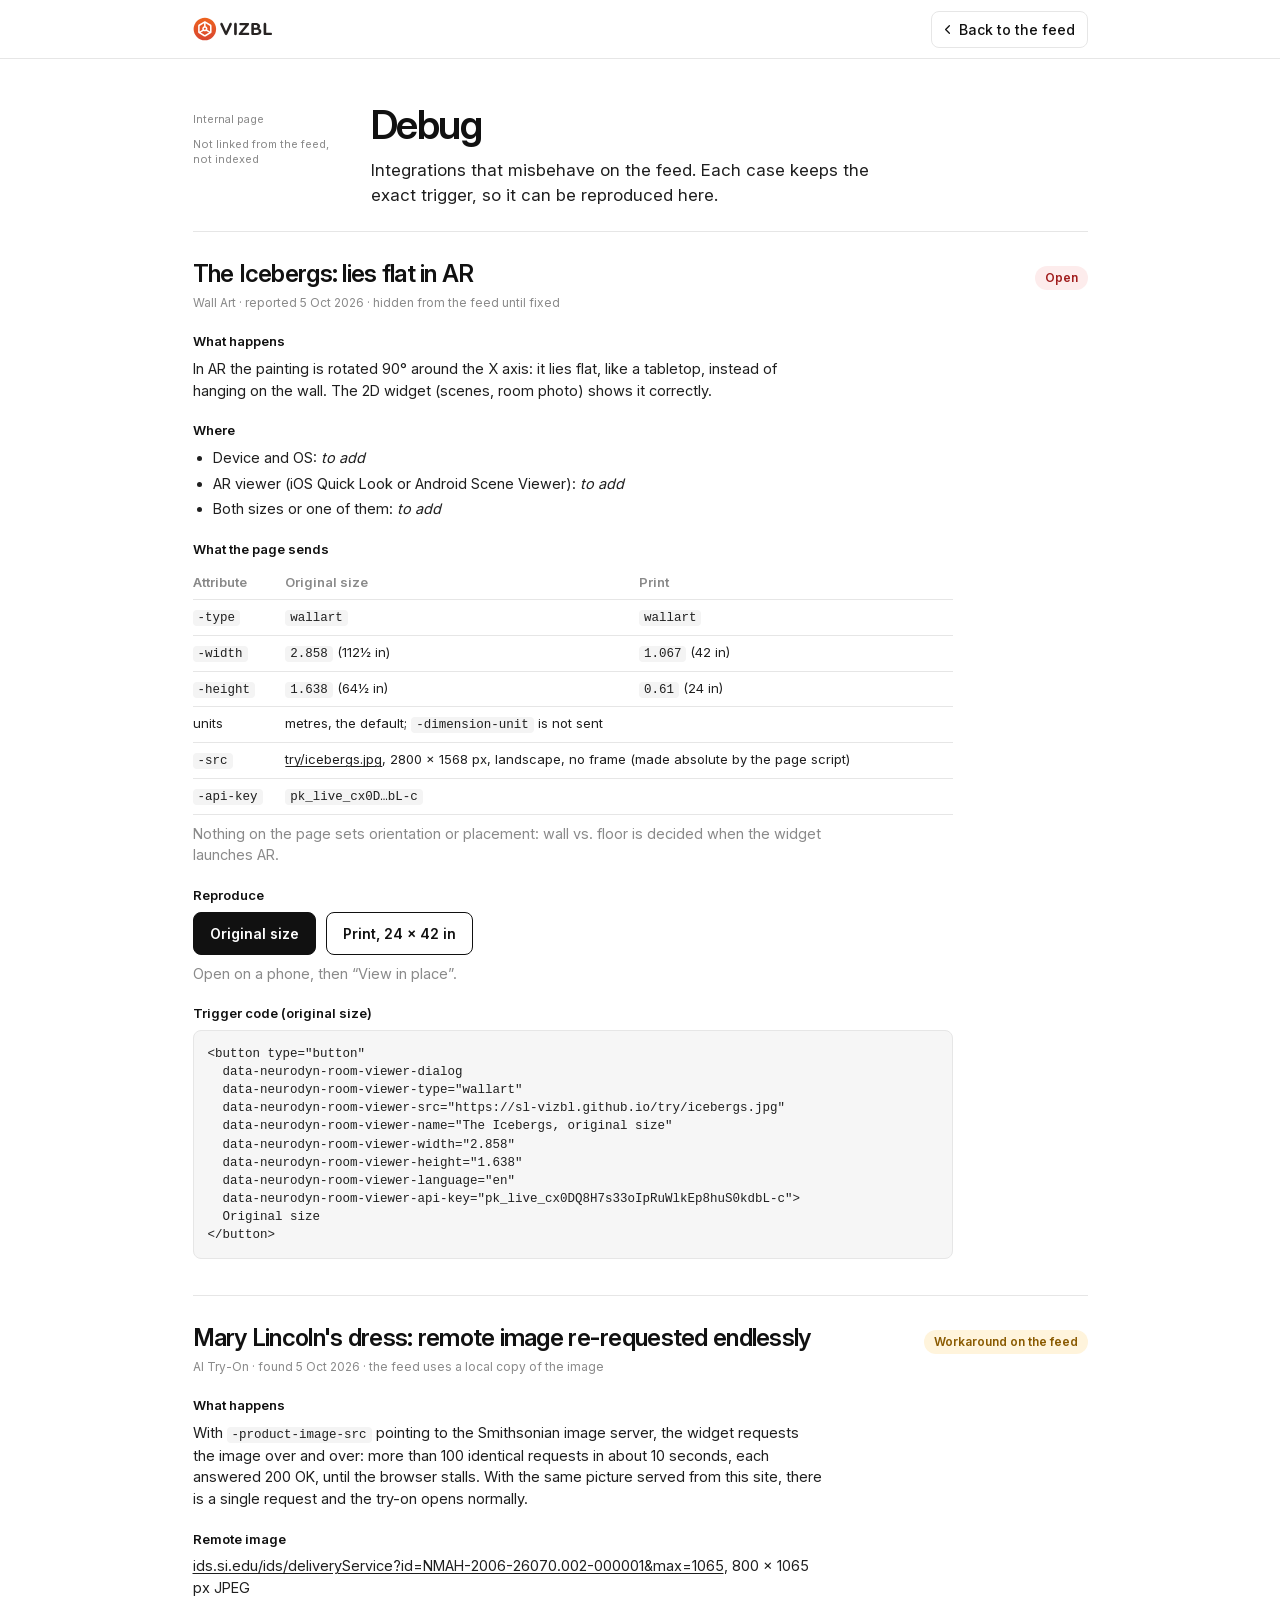
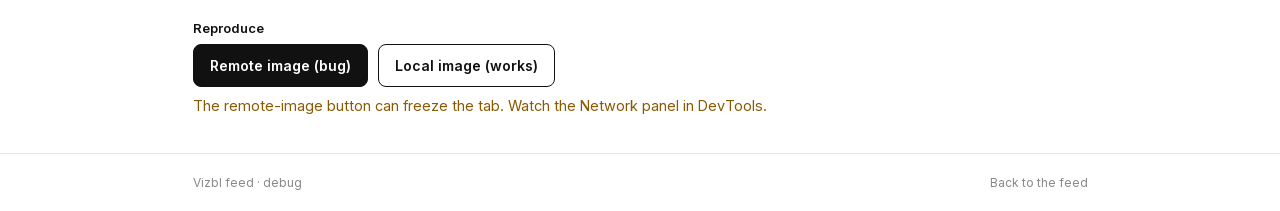
==== debug/index.html @ 9f01c43c "Hide The Icebergs from the feed, add /debug for integration issues The Icebergs lies flat in AR (rot" ====
<!DOCTYPE html>
<html lang="en">
<head>
<meta charset="UTF-8">
<meta name="viewport" content="width=device-width, initial-scale=1.0">
<meta name="robots" content="noindex, nofollow">
<title>Debug — Vizbl feed</title>
<link rel="icon" type="image/png" href="../assets/favicon.png">
<link rel="preload" href="../assets/fonts/InterVariable.woff2" as="font" type="font/woff2" crossorigin>
<link rel="stylesheet" href="../assets/feed.css">
<style>
  .intro{padding-bottom:24px}
  .case{border-top:1px solid var(--line);padding-top:28px;padding-bottom:36px}
  .case-head{display:flex;align-items:baseline;justify-content:space-between;gap:16px;flex-wrap:wrap}
  .case h2{font-size:24px;line-height:1.15;letter-spacing:-.03em;font-weight:600;color:var(--ink)}
  .status{font-size:12px;font-weight:600;border-radius:99px;padding:3px 10px;white-space:nowrap}
  .status.open{background:#fdecec;color:#a11d1d}
  .status.workaround{background:#fff4dc;color:#8a5a00}
  .meta{font-size:12px;color:var(--muted);margin-top:4px}
  .case h3{font-size:13px;font-weight:600;color:var(--ink);margin:20px 0 6px}
  .case p,.case li{font-size:14.5px;line-height:1.5;max-width:70ch}
  .case ol,.case ul{padding-left:20px}
  .case li{margin-bottom:4px}
  table{border-collapse:collapse;font-size:13px;width:100%;max-width:760px}
  th,td{text-align:left;border-bottom:1px solid var(--line);padding:7px 10px 7px 0;vertical-align:top}
  th{font-weight:600;color:var(--muted)}
  code,pre{font-family:ui-monospace,SFMono-Regular,'JetBrains Mono',Menlo,Consolas,monospace;font-size:12.5px}
  code{background:#f4f4f4;border-radius:4px;padding:1px 5px}
  pre{background:#f6f6f6;border:1px solid var(--line);border-radius:8px;padding:14px;overflow-x:auto;line-height:1.45;max-width:760px}
  .triggers{display:flex;flex-wrap:wrap;gap:10px;margin-top:4px}
  .trig{border:1px solid var(--ink);background:var(--ink);color:#fff;border-radius:8px;padding:10px 16px;font-size:14px;font-weight:600;cursor:pointer}
  .trig.alt{background:#fff;color:var(--ink)}
  .warn{font-size:13px;color:#8a5a00;margin-top:8px}
  a.u{text-decoration:underline;text-underline-offset:2px}
  @media (max-width:640px){
    .case h2{font-size:21px}
    th,td{padding-right:6px}
  }
</style>

<script defer src="https://cdn.neurodyn.ai/@neurodyn/room-viewer/dist/room-viewer.embed.min.js"></script>
<script defer src="https://cdn.neurodyn.ai/@neurodyn/ai-try-on/dist/ai-try-on.embed.min.js"></script>
</head>
<body>

<header class="bar">
  <div class="wrap">
    <a href="../"><img src="../assets/vizbl-logo.svg" alt="Vizbl" width="386" height="116"></a>
    <a class="back" href="../">
      <svg viewBox="0 0 24 24" fill="none" stroke="currentColor" stroke-width="2" stroke-linecap="round" stroke-linejoin="round" aria-hidden="true"><path d="M15 18l-6-6 6-6"/></svg>
      Back to the feed
    </a>
  </div>
</header>

<main class="wrap">
  <div class="intro">
    <div class="caption">Internal page<span>Not linked from the feed, not indexed</span></div>
    <div>
      <h1>Debug</h1>
      <p class="lede">Integrations that misbehave on the feed. Each case keeps the exact trigger, so it can be reproduced here.</p>
    </div>
  </div>

  <!-- ─────────────────────────────────────────────── -->
  <section class="case" id="icebergs-ar-rotation">
    <div class="case-head">
      <h2>The Icebergs: lies flat in AR</h2>
      <span class="status open">Open</span>
    </div>
    <div class="meta">Wall Art · reported 5 Oct 2026 · hidden from the feed until fixed</div>

    <h3>What happens</h3>
    <p>In AR the painting is rotated 90° around the X axis: it lies flat, like a tabletop, instead of hanging on the wall. The 2D widget (scenes, room photo) shows it correctly.</p>

    <h3>Where</h3>
    <ul>
      <li>Device and OS: <i>to add</i></li>
      <li>AR viewer (iOS Quick Look or Android Scene Viewer): <i>to add</i></li>
      <li>Both sizes or one of them: <i>to add</i></li>
    </ul>

    <h3>What the page sends</h3>
    <table>
      <tr><th>Attribute</th><th>Original size</th><th>Print</th></tr>
      <tr><td><code>-type</code></td><td><code>wallart</code></td><td><code>wallart</code></td></tr>
      <tr><td><code>-width</code></td><td><code>2.858</code> (112½ in)</td><td><code>1.067</code> (42 in)</td></tr>
      <tr><td><code>-height</code></td><td><code>1.638</code> (64½ in)</td><td><code>0.61</code> (24 in)</td></tr>
      <tr><td>units</td><td colspan="2">metres, the default; <code>-dimension-unit</code> is not sent</td></tr>
      <tr><td><code>-src</code></td><td colspan="2"><a class="u" href="../try/icebergs.jpg">try/icebergs.jpg</a>, 2800 × 1568 px, landscape, no frame (made absolute by the page script)</td></tr>
      <tr><td><code>-api-key</code></td><td colspan="2"><code>pk_live_cx0D…bL-c</code></td></tr>
    </table>
    <p class="meta" style="margin-top:8px">Nothing on the page sets orientation or placement: wall vs. floor is decided when the widget launches AR.</p>

    <h3>Reproduce</h3>
    <div class="triggers">
      <button class="trig" type="button"
        data-neurodyn-room-viewer-dialog
        data-neurodyn-room-viewer-type="wallart"
        data-neurodyn-room-viewer-src="../try/icebergs.jpg"
        data-neurodyn-room-viewer-name="The Icebergs, original size"
        data-neurodyn-room-viewer-width="2.858"
        data-neurodyn-room-viewer-height="1.638"
        data-neurodyn-room-viewer-language="en"
        data-neurodyn-room-viewer-api-key="pk_live_cx0DQ8H7s33oIpRuWlkEp8huS0kdbL-c">Original size</button>
      <button class="trig alt" type="button"
        data-neurodyn-room-viewer-dialog
        data-neurodyn-room-viewer-type="wallart"
        data-neurodyn-room-viewer-src="../try/icebergs.jpg"
        data-neurodyn-room-viewer-name="The Icebergs, 24 × 42 in print"
        data-neurodyn-room-viewer-width="1.067"
        data-neurodyn-room-viewer-height="0.61"
        data-neurodyn-room-viewer-language="en"
        data-neurodyn-room-viewer-api-key="pk_live_cx0DQ8H7s33oIpRuWlkEp8huS0kdbL-c">Print, 24 × 42 in</button>
    </div>
    <p class="meta" style="margin-top:8px">Open on a phone, then “View in place”.</p>

    <h3>Trigger code (original size)</h3>
<pre>&lt;button type="button"
  data-neurodyn-room-viewer-dialog
  data-neurodyn-room-viewer-type="wallart"
  data-neurodyn-room-viewer-src="https://sl-vizbl.github.io/try/icebergs.jpg"
  data-neurodyn-room-viewer-name="The Icebergs, original size"
  data-neurodyn-room-viewer-width="2.858"
  data-neurodyn-room-viewer-height="1.638"
  data-neurodyn-room-viewer-language="en"
  data-neurodyn-room-viewer-api-key="pk_live_cx0DQ8H7s33oIpRuWlkEp8huS0kdbL-c"&gt;
  Original size
&lt;/button&gt;</pre>
  </section>

  <!-- ─────────────────────────────────────────────── -->
  <section class="case" id="dress-remote-image-loop">
    <div class="case-head">
      <h2>Mary Lincoln's dress: remote image re-requested endlessly</h2>
      <span class="status workaround">Workaround on the feed</span>
    </div>
    <div class="meta">AI Try-On · found 5 Oct 2026 · the feed uses a local copy of the image</div>

    <h3>What happens</h3>
    <p>With <code>-product-image-src</code> pointing to the Smithsonian image server, the widget requests the image over and over: more than 100 identical requests in about 10 seconds, each answered 200 OK, until the browser stalls. With the same picture served from this site, there is a single request and the try-on opens normally.</p>

    <h3>Remote image</h3>
    <p><a class="u" href="https://ids.si.edu/ids/deliveryService?id=NMAH-2006-26070.002-000001&amp;max=1065">ids.si.edu/ids/deliveryService?id=NMAH-2006-26070.002-000001&amp;max=1065</a>, 800 × 1065 px JPEG</p>

    <h3>Reproduce</h3>
    <div class="triggers">
      <button class="trig" type="button" id="dress-remote"
        data-neurodyn-ai-try-on-dialog
        data-neurodyn-ai-try-on-product-type="full-body"
        data-neurodyn-ai-try-on-product-name="Mary Lincoln's purple velvet dress (remote image)"
        data-neurodyn-ai-try-on-product-image-src="https://ids.si.edu/ids/deliveryService?id=NMAH-2006-26070.002-000001&amp;max=1065"
        data-neurodyn-ai-try-on-product-url=""
        data-neurodyn-ai-try-on-language="en"
        data-neurodyn-ai-try-on-api-key="pk_live_Z4N968aPngGtMtiMRtitqlrj5_PdQkZ3">Remote image (bug)</button>
      <button class="trig alt" type="button" id="dress-local"
        data-neurodyn-ai-try-on-dialog
        data-neurodyn-ai-try-on-product-type="full-body"
        data-neurodyn-ai-try-on-product-name="Mary Lincoln's purple velvet dress (local image)"
        data-neurodyn-ai-try-on-product-image-src="../try/mary-lincoln-dress.jpg"
        data-neurodyn-ai-try-on-product-url=""
        data-neurodyn-ai-try-on-language="en"
        data-neurodyn-ai-try-on-api-key="pk_live_Z4N968aPngGtMtiMRtitqlrj5_PdQkZ3">Local image (works)</button>
    </div>
    <p class="warn">The remote-image button can freeze the tab. Watch the Network panel in DevTools.</p>
  </section>
</main>

<footer>
  <div class="wrap">
    <span>Vizbl feed · debug</span>
    <a href="../">Back to the feed</a>
  </div>
</footer>

<script>
// Same as on the feed: absolute links for the widgets.
document.querySelectorAll('[data-neurodyn-room-viewer-src],[data-neurodyn-ai-try-on-product-image-src]').forEach(el => {
  ['data-neurodyn-room-viewer-src', 'data-neurodyn-ai-try-on-product-image-src'].forEach(a => {
    if (el.hasAttribute(a)) el.setAttribute(a, new URL(el.getAttribute(a), location.href).href);
  });
});
document.querySelectorAll('[data-neurodyn-ai-try-on-product-url]').forEach(el =>
  el.setAttribute('data-neurodyn-ai-try-on-product-url', location.href));
</script>
</body>
</html>
---- assets/feed.css ----
/* Visual language follows the Instagram posts: Inter, black on white,
   small grey captions in a side column, dark gradient for the closing note. */
/* Inter is hosted here, not on Google Fonts: Google Fonts is unreachable from some networks
   and its stylesheet blocks rendering until it times out. */
@font-face{font-family:'Inter';font-style:normal;font-weight:100 900;font-display:swap;
  src:url(fonts/InterVariable.woff2) format('woff2')}

:root{
  --ink:#111111;
  --text:#1f1f1f;
  --muted:#8a8a8a;
  --line:#e6e6e6;
  --bg:#ffffff;
  --tile:#ededed;
  --font:'Inter',-apple-system,BlinkMacSystemFont,'SF Pro Text','Segoe UI',Roboto,Helvetica,Arial,sans-serif;
}
*{margin:0;padding:0;box-sizing:border-box}
body{background:var(--bg);color:var(--text);font:15px/1.5 var(--font);-webkit-font-smoothing:antialiased;
  min-height:100vh;display:flex;flex-direction:column}
main{flex:1;width:100%}
img{display:block;max-width:100%}
a{color:inherit;text-decoration:none}
button{font:inherit;color:inherit}
.wrap{width:100%;max-width:935px;margin:0 auto;padding:0 20px}

.btn{display:inline-flex;align-items:center;justify-content:center;border:0;border-radius:8px;cursor:pointer;
  font-weight:600;white-space:nowrap;transition:opacity .15s}
.btn:hover{opacity:.82}
.btn-light{background:#fff;color:var(--ink)}

/* ── Top bar ── */
.bar{position:sticky;top:0;z-index:10;background:rgba(255,255,255,.92);backdrop-filter:blur(12px);
  -webkit-backdrop-filter:blur(12px);border-bottom:1px solid var(--line)}
.bar .wrap{display:flex;align-items:center;justify-content:space-between;height:58px}
.bar img{height:24px;width:auto}
.back{display:inline-flex;align-items:center;gap:6px;padding:7px 12px 7px 8px;border:1px solid var(--line);border-radius:8px;
  font-size:14px;font-weight:500;color:var(--ink);transition:border-color .15s}
.back:hover{border-color:var(--ink)}
.back svg{width:17px;height:17px;flex-shrink:0}
.back svg:first-child{width:15px;height:15px;margin-right:-2px}

/* ── Intro: laid out like the text block of a slide ── */
.intro{display:grid;grid-template-columns:150px 1fr;gap:28px;padding-top:44px;padding-bottom:30px}
.caption{font-size:11px;line-height:1.35;color:var(--muted);padding-top:9px}
.caption span{display:block;margin-top:10px}
h1{font-size:40px;line-height:1.08;letter-spacing:-.035em;font-weight:600;color:var(--ink);margin-bottom:12px}
.lede{font-size:17px;line-height:1.45;color:var(--text);max-width:52ch}

/* ── Invitation for businesses ── */
.merchant{display:flex;align-items:center;justify-content:space-between;gap:24px;margin-bottom:28px;padding:22px 24px;
  border-radius:4px;color:#fff;background:var(--ink)}
.merchant b{display:block;font-size:17px;font-weight:600;letter-spacing:-.01em}
.merchant span{display:block;font-size:14px;color:rgba(255,255,255,.72);margin-top:3px}
.merchant .btn{padding:11px 22px;font-size:15px}

/* ── Feed grid ── */
.feed{display:grid;grid-template-columns:repeat(3,1fr);gap:4px;padding-bottom:56px}
.post,.soon{position:relative;aspect-ratio:3/4;overflow:hidden;background:var(--tile)}
.post{display:block;width:100%;border:0;padding:0;cursor:pointer}
.post img{width:100%;height:100%;object-fit:cover;transition:transform .5s cubic-bezier(.2,.7,.2,1)}
.post::after{content:"";position:absolute;inset:0;background:linear-gradient(to top,rgba(0,0,0,.6),rgba(0,0,0,0) 22%)}
.post:hover img{transform:scale(1.03)}
.post:focus-visible{outline:2px solid var(--ink);outline-offset:2px}

.try{position:absolute;z-index:1;left:0;right:0;bottom:12px;display:flex;align-items:center;justify-content:center;gap:6px;
  color:#fff;font-size:13px;font-weight:600;letter-spacing:-.005em}
.try svg{width:14px;height:14px;flex-shrink:0}
.kind{position:absolute;z-index:1;top:10px;right:10px;color:#fff;filter:drop-shadow(0 1px 2px rgba(0,0,0,.5))}
.kind svg{width:18px;height:18px;display:block}

.soon{display:grid;place-items:center;text-align:center;color:#a8a8a8;font-size:12px;font-weight:500}

/* ── Footer ── */
footer{border-top:1px solid var(--line)}
footer .wrap{display:flex;justify-content:space-between;flex-wrap:wrap;gap:8px 24px;padding-top:20px;padding-bottom:26px;
  font-size:12px;color:var(--muted)}
footer a:hover{color:var(--ink)}

/* ── Toast (try-on not published yet) ── */
.toast{position:fixed;left:50%;bottom:24px;z-index:20;transform:translate(-50%,16px);opacity:0;pointer-events:none;
  background:var(--ink);color:#fff;border-radius:8px;padding:12px 18px;font-size:14px;max-width:calc(100% - 32px);
  text-align:center;transition:opacity .2s,transform .2s}
.toast.show{opacity:1;transform:translate(-50%,0)}

/* ── Size sheet (pieces offered in several sizes) ── */
.sheet{position:fixed;inset:0;z-index:30;display:flex;align-items:center;justify-content:center;padding:20px;
  visibility:hidden;transition:visibility 0s .25s}
.sheet.open{visibility:visible;transition:none}
.sheet-backdrop{position:absolute;inset:0;background:rgba(0,0,0,.45);opacity:0;transition:opacity .25s}
.sheet.open .sheet-backdrop{opacity:1}
.sheet-panel{position:relative;width:100%;max-width:400px;background:#fff;border-radius:12px;padding:22px 20px 14px;
  opacity:0;transform:translateY(12px);transition:opacity .25s,transform .25s cubic-bezier(.2,.7,.2,1)}
.sheet.open .sheet-panel{opacity:1;transform:none}
.sheet-caption{font-size:11px;color:var(--muted)}
.sheet h2{font-size:22px;line-height:1.15;letter-spacing:-.03em;font-weight:600;color:var(--ink);margin:4px 0 16px}
.size-opt{display:block;width:100%;text-align:left;background:#fff;border:1px solid var(--line);border-radius:10px;
  padding:13px 16px;margin-bottom:10px;cursor:pointer;transition:border-color .15s}
.size-opt:hover,.size-opt:focus-visible{border-color:var(--ink);outline:none}
.size-opt b{display:block;font-size:16px;font-weight:600;color:var(--ink)}
.size-opt span{display:block;font-size:13px;color:var(--muted);margin-top:1px}
.sheet-cancel{display:block;width:100%;background:none;border:0;padding:10px;font-size:14px;color:var(--muted);cursor:pointer}
.sheet-cancel:hover{color:var(--ink)}

/* ── Mobile: most visitors arrive from the Instagram app ── */
@media (max-width:640px){
  .wrap{padding:0 16px}
  .bar .wrap{height:52px}
  .bar img{height:21px}
  .back{font-size:13px;padding:6px 10px 6px 6px}
  .intro{grid-template-columns:88px 1fr;gap:14px;padding-top:24px;padding-bottom:20px}
  .caption{font-size:9.5px;padding-top:5px}
  h1{font-size:28px;margin-bottom:8px}
  .lede{font-size:15px}
  .merchant{flex-direction:column;align-items:stretch;text-align:center;gap:14px;margin-bottom:18px;padding:20px 18px}
  .merchant b{font-size:16px}
  .merchant .btn{padding:11px 18px}
  .feed-wrap{padding:0}
  .feed{gap:2px;padding-bottom:36px}
  .try{bottom:7px;font-size:10.5px;gap:4px}
  .try svg{width:11px;height:11px}
  .kind{top:6px;right:6px}
  .kind svg{width:14px;height:14px}
  .soon{font-size:10.5px}
  .sheet{align-items:flex-end;padding:0}
  .sheet-panel{max-width:none;border-radius:14px 14px 0 0;padding:20px 16px calc(10px + env(safe-area-inset-bottom));
    transform:translateY(100%)}
}
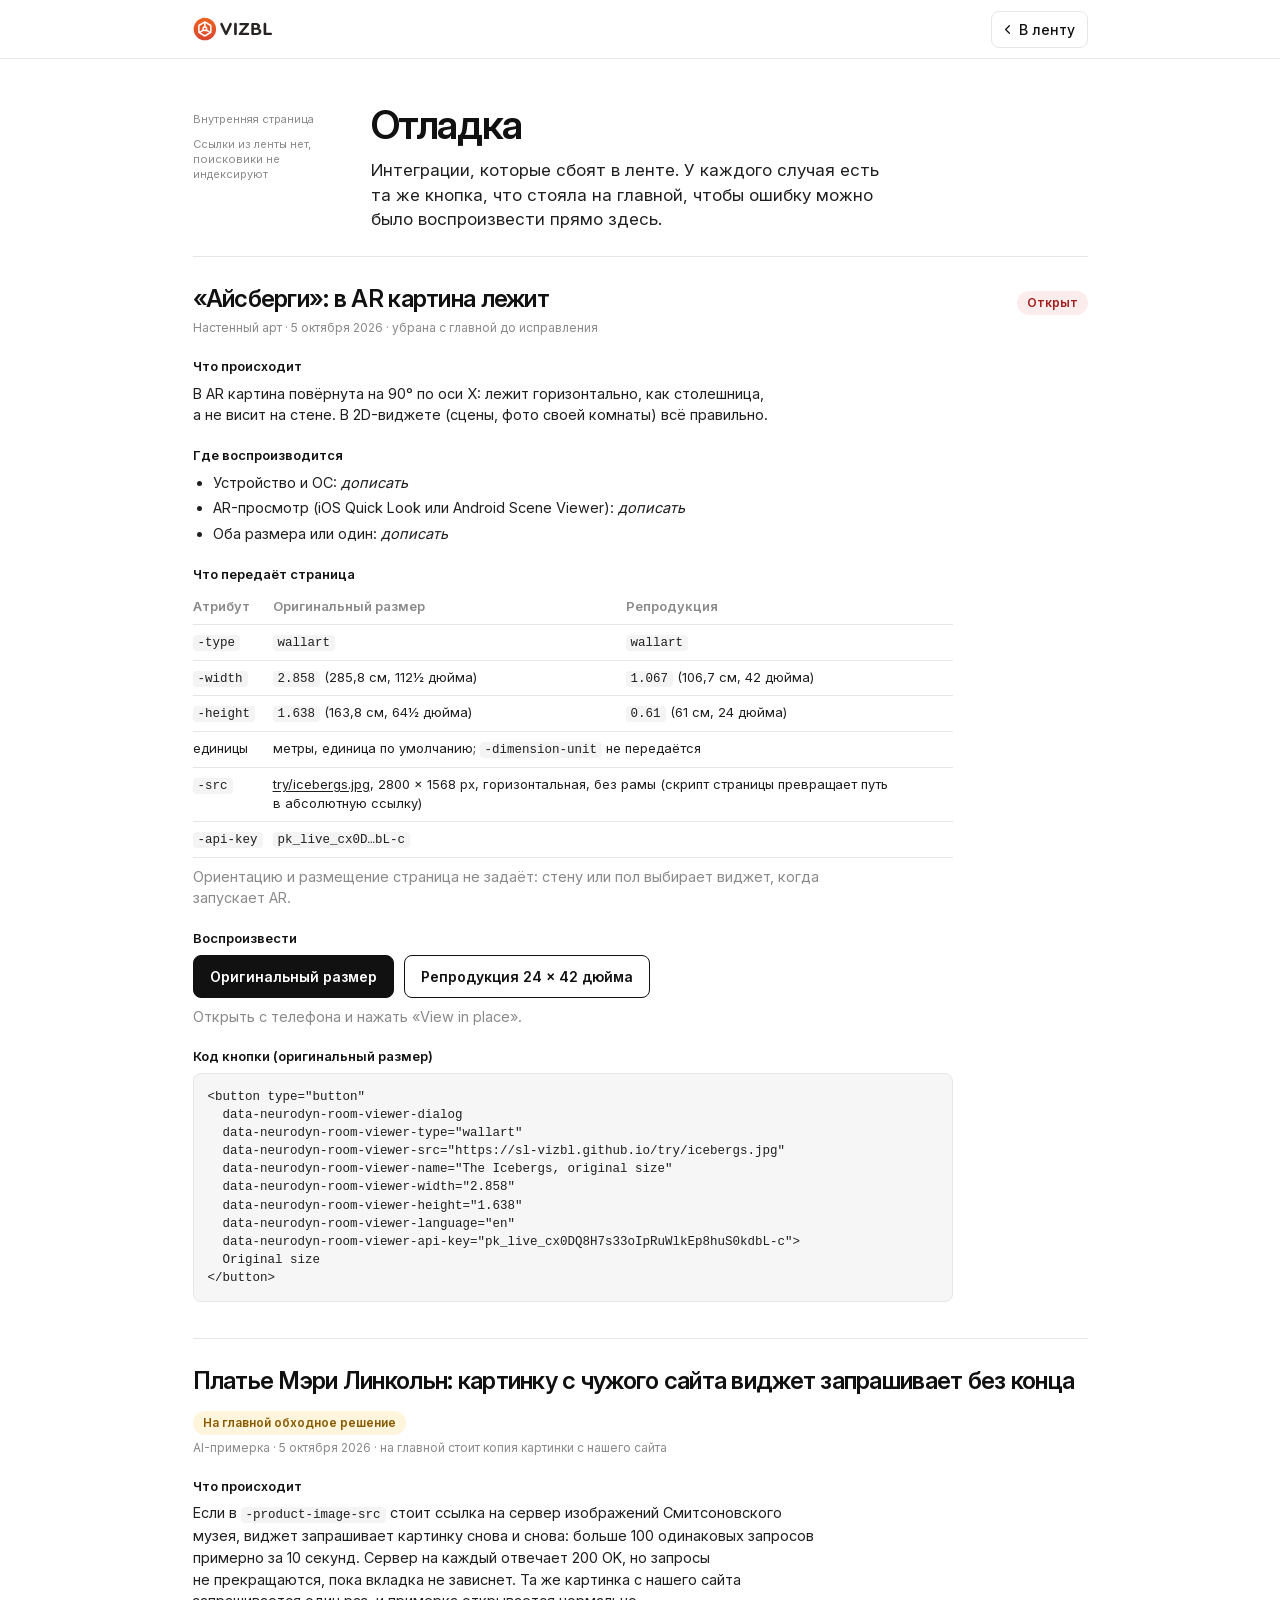
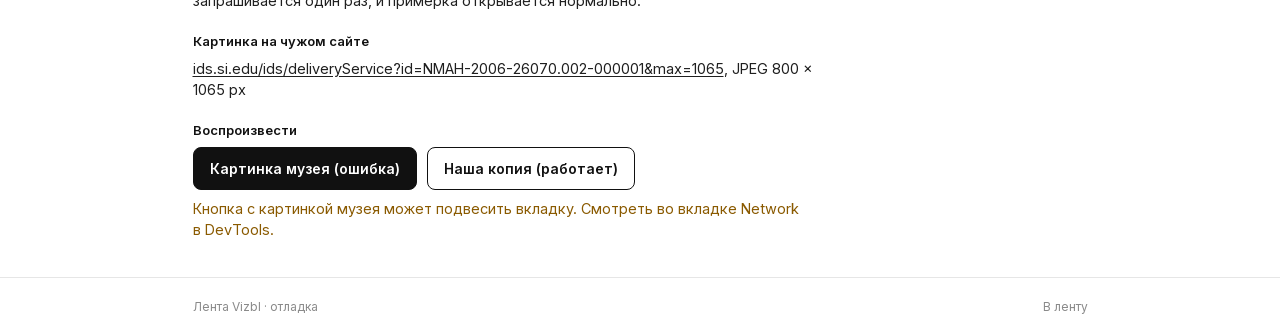
==== commit ed213719: "Translate /debug into Russian Trigger code, attribute names and widget language stay as on the feed," ====
--- a/debug/index.html
+++ b/debug/index.html
@@ -1,10 +1,10 @@
 <!DOCTYPE html>
-<html lang="en">
+<html lang="ru">
 <head>
 <meta charset="UTF-8">
 <meta name="viewport" content="width=device-width, initial-scale=1.0">
 <meta name="robots" content="noindex, nofollow">
-<title>Debug — Vizbl feed</title>
+<title>Отладка — лента Vizbl</title>
 <link rel="icon" type="image/png" href="../assets/favicon.png">
 <link rel="preload" href="../assets/fonts/InterVariable.woff2" as="font" type="font/woff2" crossorigin>
 <link rel="stylesheet" href="../assets/feed.css">
@@ -24,6 +24,7 @@
   table{border-collapse:collapse;font-size:13px;width:100%;max-width:760px}
   th,td{text-align:left;border-bottom:1px solid var(--line);padding:7px 10px 7px 0;vertical-align:top}
   th{font-weight:600;color:var(--muted)}
+  td:first-child{white-space:nowrap}
   code,pre{font-family:ui-monospace,SFMono-Regular,'JetBrains Mono',Menlo,Consolas,monospace;font-size:12.5px}
   code{background:#f4f4f4;border-radius:4px;padding:1px 5px}
   pre{background:#f6f6f6;border:1px solid var(--line);border-radius:8px;padding:14px;overflow-x:auto;line-height:1.45;max-width:760px}
@@ -48,51 +49,51 @@
     <a href="../"><img src="../assets/vizbl-logo.svg" alt="Vizbl" width="386" height="116"></a>
     <a class="back" href="../">
       <svg viewBox="0 0 24 24" fill="none" stroke="currentColor" stroke-width="2" stroke-linecap="round" stroke-linejoin="round" aria-hidden="true"><path d="M15 18l-6-6 6-6"/></svg>
-      Back to the feed
+      В ленту
     </a>
   </div>
 </header>
 
 <main class="wrap">
   <div class="intro">
-    <div class="caption">Internal page<span>Not linked from the feed, not indexed</span></div>
+    <div class="caption">Внутренняя страница<span>Ссылки из ленты нет, поисковики не индексируют</span></div>
     <div>
-      <h1>Debug</h1>
-      <p class="lede">Integrations that misbehave on the feed. Each case keeps the exact trigger, so it can be reproduced here.</p>
+      <h1>Отладка</h1>
+      <p class="lede">Интеграции, которые сбоят в&nbsp;ленте. У&nbsp;каждого случая есть та&nbsp;же кнопка, что стояла на&nbsp;главной, чтобы ошибку можно было воспроизвести прямо здесь.</p>
     </div>
   </div>
 
   <!-- ─────────────────────────────────────────────── -->
   <section class="case" id="icebergs-ar-rotation">
     <div class="case-head">
-      <h2>The Icebergs: lies flat in AR</h2>
-      <span class="status open">Open</span>
+      <h2>«Айсберги»: в&nbsp;AR картина лежит</h2>
+      <span class="status open">Открыт</span>
     </div>
-    <div class="meta">Wall Art · reported 5 Oct 2026 · hidden from the feed until fixed</div>
+    <div class="meta">Настенный арт · 5&nbsp;октября 2026 · убрана с&nbsp;главной до&nbsp;исправления</div>
 
-    <h3>What happens</h3>
-    <p>In AR the painting is rotated 90° around the X axis: it lies flat, like a tabletop, instead of hanging on the wall. The 2D widget (scenes, room photo) shows it correctly.</p>
+    <h3>Что происходит</h3>
+    <p>В&nbsp;AR картина повёрнута на&nbsp;90° по&nbsp;оси X: лежит горизонтально, как столешница, а&nbsp;не&nbsp;висит на&nbsp;стене. В&nbsp;2D-виджете (сцены, фото своей комнаты) всё правильно.</p>
 
-    <h3>Where</h3>
+    <h3>Где воспроизводится</h3>
     <ul>
-      <li>Device and OS: <i>to add</i></li>
-      <li>AR viewer (iOS Quick Look or Android Scene Viewer): <i>to add</i></li>
-      <li>Both sizes or one of them: <i>to add</i></li>
+      <li>Устройство и&nbsp;ОС: <i>дописать</i></li>
+      <li>AR-просмотр (iOS Quick Look или Android Scene Viewer): <i>дописать</i></li>
+      <li>Оба размера или один: <i>дописать</i></li>
     </ul>
 
-    <h3>What the page sends</h3>
+    <h3>Что передаёт страница</h3>
     <table>
-      <tr><th>Attribute</th><th>Original size</th><th>Print</th></tr>
+      <tr><th>Атрибут</th><th>Оригинальный размер</th><th>Репродукция</th></tr>
       <tr><td><code>-type</code></td><td><code>wallart</code></td><td><code>wallart</code></td></tr>
-      <tr><td><code>-width</code></td><td><code>2.858</code> (112½ in)</td><td><code>1.067</code> (42 in)</td></tr>
-      <tr><td><code>-height</code></td><td><code>1.638</code> (64½ in)</td><td><code>0.61</code> (24 in)</td></tr>
-      <tr><td>units</td><td colspan="2">metres, the default; <code>-dimension-unit</code> is not sent</td></tr>
-      <tr><td><code>-src</code></td><td colspan="2"><a class="u" href="../try/icebergs.jpg">try/icebergs.jpg</a>, 2800 × 1568 px, landscape, no frame (made absolute by the page script)</td></tr>
+      <tr><td><code>-width</code></td><td><code>2.858</code> (285,8&nbsp;см, 112½&nbsp;дюйма)</td><td><code>1.067</code> (106,7&nbsp;см, 42&nbsp;дюйма)</td></tr>
+      <tr><td><code>-height</code></td><td><code>1.638</code> (163,8&nbsp;см, 64½&nbsp;дюйма)</td><td><code>0.61</code> (61&nbsp;см, 24&nbsp;дюйма)</td></tr>
+      <tr><td>единицы</td><td colspan="2">метры, единица по&nbsp;умолчанию; <code>-dimension-unit</code> не&nbsp;передаётся</td></tr>
+      <tr><td><code>-src</code></td><td colspan="2"><a class="u" href="../try/icebergs.jpg">try/icebergs.jpg</a>, 2800&nbsp;× 1568&nbsp;px, горизонтальная, без рамы (скрипт страницы превращает путь в&nbsp;абсолютную ссылку)</td></tr>
       <tr><td><code>-api-key</code></td><td colspan="2"><code>pk_live_cx0D…bL-c</code></td></tr>
     </table>
-    <p class="meta" style="margin-top:8px">Nothing on the page sets orientation or placement: wall vs. floor is decided when the widget launches AR.</p>
+    <p class="meta" style="margin-top:8px">Ориентацию и&nbsp;размещение страница не&nbsp;задаёт: стену или пол выбирает виджет, когда запускает AR.</p>
 
-    <h3>Reproduce</h3>
+    <h3>Воспроизвести</h3>
     <div class="triggers">
       <button class="trig" type="button"
         data-neurodyn-room-viewer-dialog
@@ -102,7 +103,7 @@
         data-neurodyn-room-viewer-width="2.858"
         data-neurodyn-room-viewer-height="1.638"
         data-neurodyn-room-viewer-language="en"
-        data-neurodyn-room-viewer-api-key="pk_live_cx0DQ8H7s33oIpRuWlkEp8huS0kdbL-c">Original size</button>
+        data-neurodyn-room-viewer-api-key="pk_live_cx0DQ8H7s33oIpRuWlkEp8huS0kdbL-c">Оригинальный размер</button>
       <button class="trig alt" type="button"
         data-neurodyn-room-viewer-dialog
         data-neurodyn-room-viewer-type="wallart"
@@ -111,11 +112,11 @@
         data-neurodyn-room-viewer-width="1.067"
         data-neurodyn-room-viewer-height="0.61"
         data-neurodyn-room-viewer-language="en"
-        data-neurodyn-room-viewer-api-key="pk_live_cx0DQ8H7s33oIpRuWlkEp8huS0kdbL-c">Print, 24 × 42 in</button>
+        data-neurodyn-room-viewer-api-key="pk_live_cx0DQ8H7s33oIpRuWlkEp8huS0kdbL-c">Репродукция 24&nbsp;× 42&nbsp;дюйма</button>
     </div>
-    <p class="meta" style="margin-top:8px">Open on a phone, then “View in place”.</p>
+    <p class="meta" style="margin-top:8px">Открыть с&nbsp;телефона и&nbsp;нажать «View in place».</p>
 
-    <h3>Trigger code (original size)</h3>
+    <h3>Код кнопки (оригинальный размер)</h3>
 <pre>&lt;button type="button"
   data-neurodyn-room-viewer-dialog
   data-neurodyn-room-viewer-type="wallart"
@@ -132,18 +133,18 @@
   <!-- ─────────────────────────────────────────────── -->
   <section class="case" id="dress-remote-image-loop">
     <div class="case-head">
-      <h2>Mary Lincoln's dress: remote image re-requested endlessly</h2>
-      <span class="status workaround">Workaround on the feed</span>
+      <h2>Платье Мэри Линкольн: картинку с&nbsp;чужого сайта виджет запрашивает без конца</h2>
+      <span class="status workaround">На&nbsp;главной обходное решение</span>
     </div>
-    <div class="meta">AI Try-On · found 5 Oct 2026 · the feed uses a local copy of the image</div>
+    <div class="meta">AI-примерка · 5&nbsp;октября 2026 · на&nbsp;главной стоит копия картинки с&nbsp;нашего сайта</div>
 
-    <h3>What happens</h3>
-    <p>With <code>-product-image-src</code> pointing to the Smithsonian image server, the widget requests the image over and over: more than 100 identical requests in about 10 seconds, each answered 200 OK, until the browser stalls. With the same picture served from this site, there is a single request and the try-on opens normally.</p>
+    <h3>Что происходит</h3>
+    <p>Если в&nbsp;<code>-product-image-src</code> стоит ссылка на&nbsp;сервер изображений Смитсоновского музея, виджет запрашивает картинку снова и&nbsp;снова: больше 100 одинаковых запросов примерно за&nbsp;10 секунд. Сервер на&nbsp;каждый отвечает 200&nbsp;OK, но&nbsp;запросы не&nbsp;прекращаются, пока вкладка не&nbsp;зависнет. Та&nbsp;же картинка с&nbsp;нашего сайта запрашивается один раз, и&nbsp;примерка открывается нормально.</p>
 
-    <h3>Remote image</h3>
-    <p><a class="u" href="https://ids.si.edu/ids/deliveryService?id=NMAH-2006-26070.002-000001&amp;max=1065">ids.si.edu/ids/deliveryService?id=NMAH-2006-26070.002-000001&amp;max=1065</a>, 800 × 1065 px JPEG</p>
+    <h3>Картинка на&nbsp;чужом сайте</h3>
+    <p><a class="u" href="https://ids.si.edu/ids/deliveryService?id=NMAH-2006-26070.002-000001&amp;max=1065">ids.si.edu/ids/deliveryService?id=NMAH-2006-26070.002-000001&amp;max=1065</a>, JPEG 800&nbsp;× 1065&nbsp;px</p>
 
-    <h3>Reproduce</h3>
+    <h3>Воспроизвести</h3>
     <div class="triggers">
       <button class="trig" type="button" id="dress-remote"
         data-neurodyn-ai-try-on-dialog
@@ -152,7 +153,7 @@
         data-neurodyn-ai-try-on-product-image-src="https://ids.si.edu/ids/deliveryService?id=NMAH-2006-26070.002-000001&amp;max=1065"
         data-neurodyn-ai-try-on-product-url=""
         data-neurodyn-ai-try-on-language="en"
-        data-neurodyn-ai-try-on-api-key="pk_live_Z4N968aPngGtMtiMRtitqlrj5_PdQkZ3">Remote image (bug)</button>
+        data-neurodyn-ai-try-on-api-key="pk_live_Z4N968aPngGtMtiMRtitqlrj5_PdQkZ3">Картинка музея (ошибка)</button>
       <button class="trig alt" type="button" id="dress-local"
         data-neurodyn-ai-try-on-dialog
         data-neurodyn-ai-try-on-product-type="full-body"
@@ -160,21 +161,21 @@
         data-neurodyn-ai-try-on-product-image-src="../try/mary-lincoln-dress.jpg"
         data-neurodyn-ai-try-on-product-url=""
         data-neurodyn-ai-try-on-language="en"
-        data-neurodyn-ai-try-on-api-key="pk_live_Z4N968aPngGtMtiMRtitqlrj5_PdQkZ3">Local image (works)</button>
+        data-neurodyn-ai-try-on-api-key="pk_live_Z4N968aPngGtMtiMRtitqlrj5_PdQkZ3">Наша копия (работает)</button>
     </div>
-    <p class="warn">The remote-image button can freeze the tab. Watch the Network panel in DevTools.</p>
+    <p class="warn">Кнопка с&nbsp;картинкой музея может подвесить вкладку. Смотреть во&nbsp;вкладке Network в&nbsp;DevTools.</p>
   </section>
 </main>
 
 <footer>
   <div class="wrap">
-    <span>Vizbl feed · debug</span>
-    <a href="../">Back to the feed</a>
+    <span>Лента Vizbl · отладка</span>
+    <a href="../">В ленту</a>
   </div>
 </footer>
 
 <script>
-// Same as on the feed: absolute links for the widgets.
+// Как на главной: виджетам нужны абсолютные ссылки.
 document.querySelectorAll('[data-neurodyn-room-viewer-src],[data-neurodyn-ai-try-on-product-image-src]').forEach(el => {
   ['data-neurodyn-room-viewer-src', 'data-neurodyn-ai-try-on-product-image-src'].forEach(a => {
     if (el.hasAttribute(a)) el.setAttribute(a, new URL(el.getAttribute(a), location.href).href);
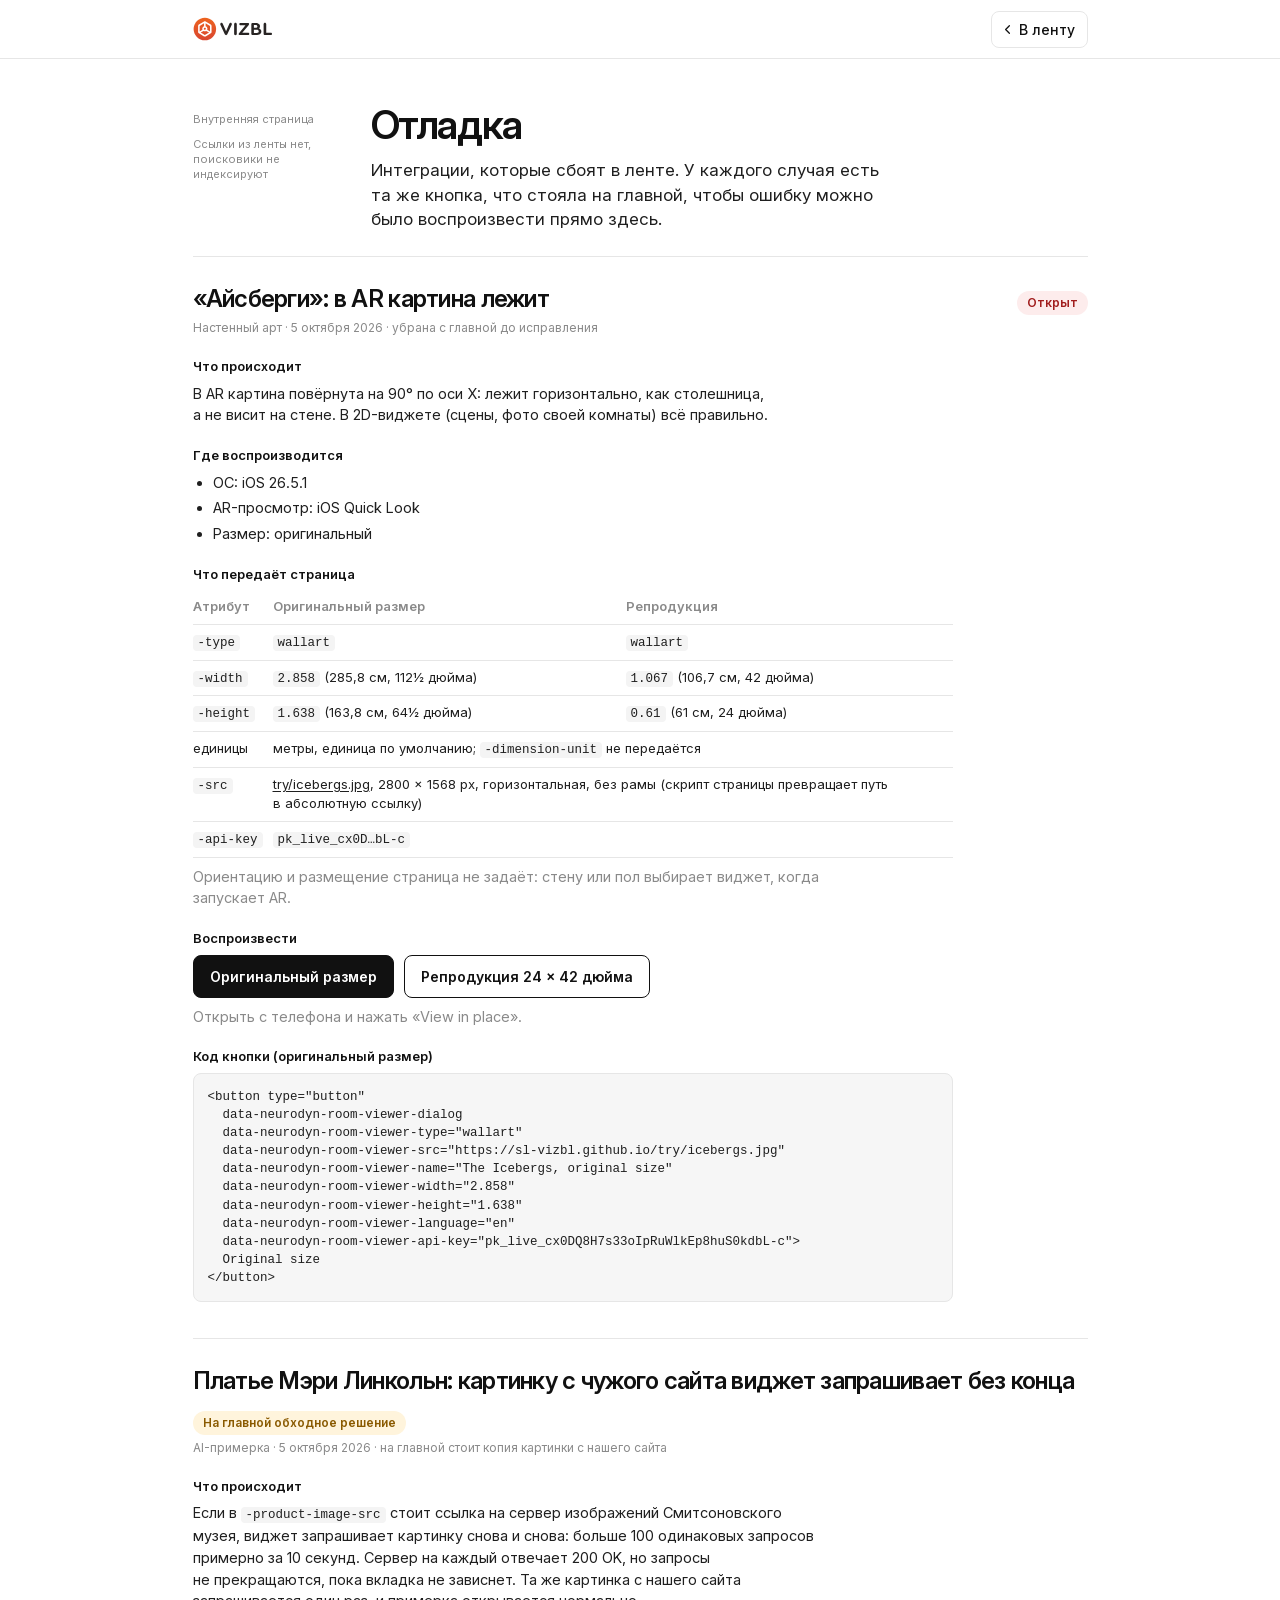
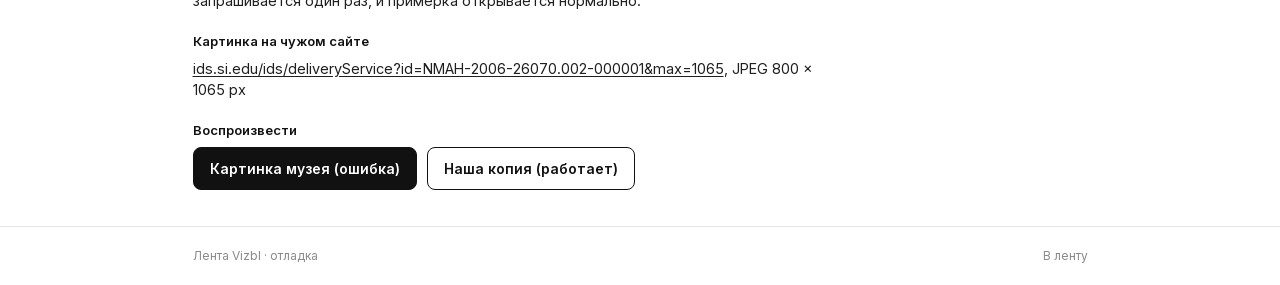
==== commit 4efc8e76: "Fill in device details for the Icebergs AR case Co-Authored-By: Claude Opus 5.5 <noreply@anthropic.c" ====
--- a/debug/index.html
+++ b/debug/index.html
@@ -31,7 +31,6 @@
   .triggers{display:flex;flex-wrap:wrap;gap:10px;margin-top:4px}
   .trig{border:1px solid var(--ink);background:var(--ink);color:#fff;border-radius:8px;padding:10px 16px;font-size:14px;font-weight:600;cursor:pointer}
   .trig.alt{background:#fff;color:var(--ink)}
-  .warn{font-size:13px;color:#8a5a00;margin-top:8px}
   a.u{text-decoration:underline;text-underline-offset:2px}
   @media (max-width:640px){
     .case h2{font-size:21px}
@@ -76,9 +75,9 @@
 
     <h3>Где воспроизводится</h3>
     <ul>
-      <li>Устройство и&nbsp;ОС: <i>дописать</i></li>
-      <li>AR-просмотр (iOS Quick Look или Android Scene Viewer): <i>дописать</i></li>
-      <li>Оба размера или один: <i>дописать</i></li>
+      <li>ОС: iOS&nbsp;26.5.1</li>
+      <li>AR-просмотр: iOS Quick Look</li>
+      <li>Размер: оригинальный</li>
     </ul>
 
     <h3>Что передаёт страница</h3>
@@ -163,7 +162,6 @@
         data-neurodyn-ai-try-on-language="en"
         data-neurodyn-ai-try-on-api-key="pk_live_Z4N968aPngGtMtiMRtitqlrj5_PdQkZ3">Наша копия (работает)</button>
     </div>
-    <p class="warn">Кнопка с&nbsp;картинкой музея может подвесить вкладку. Смотреть во&nbsp;вкладке Network в&nbsp;DevTools.</p>
   </section>
 </main>
 
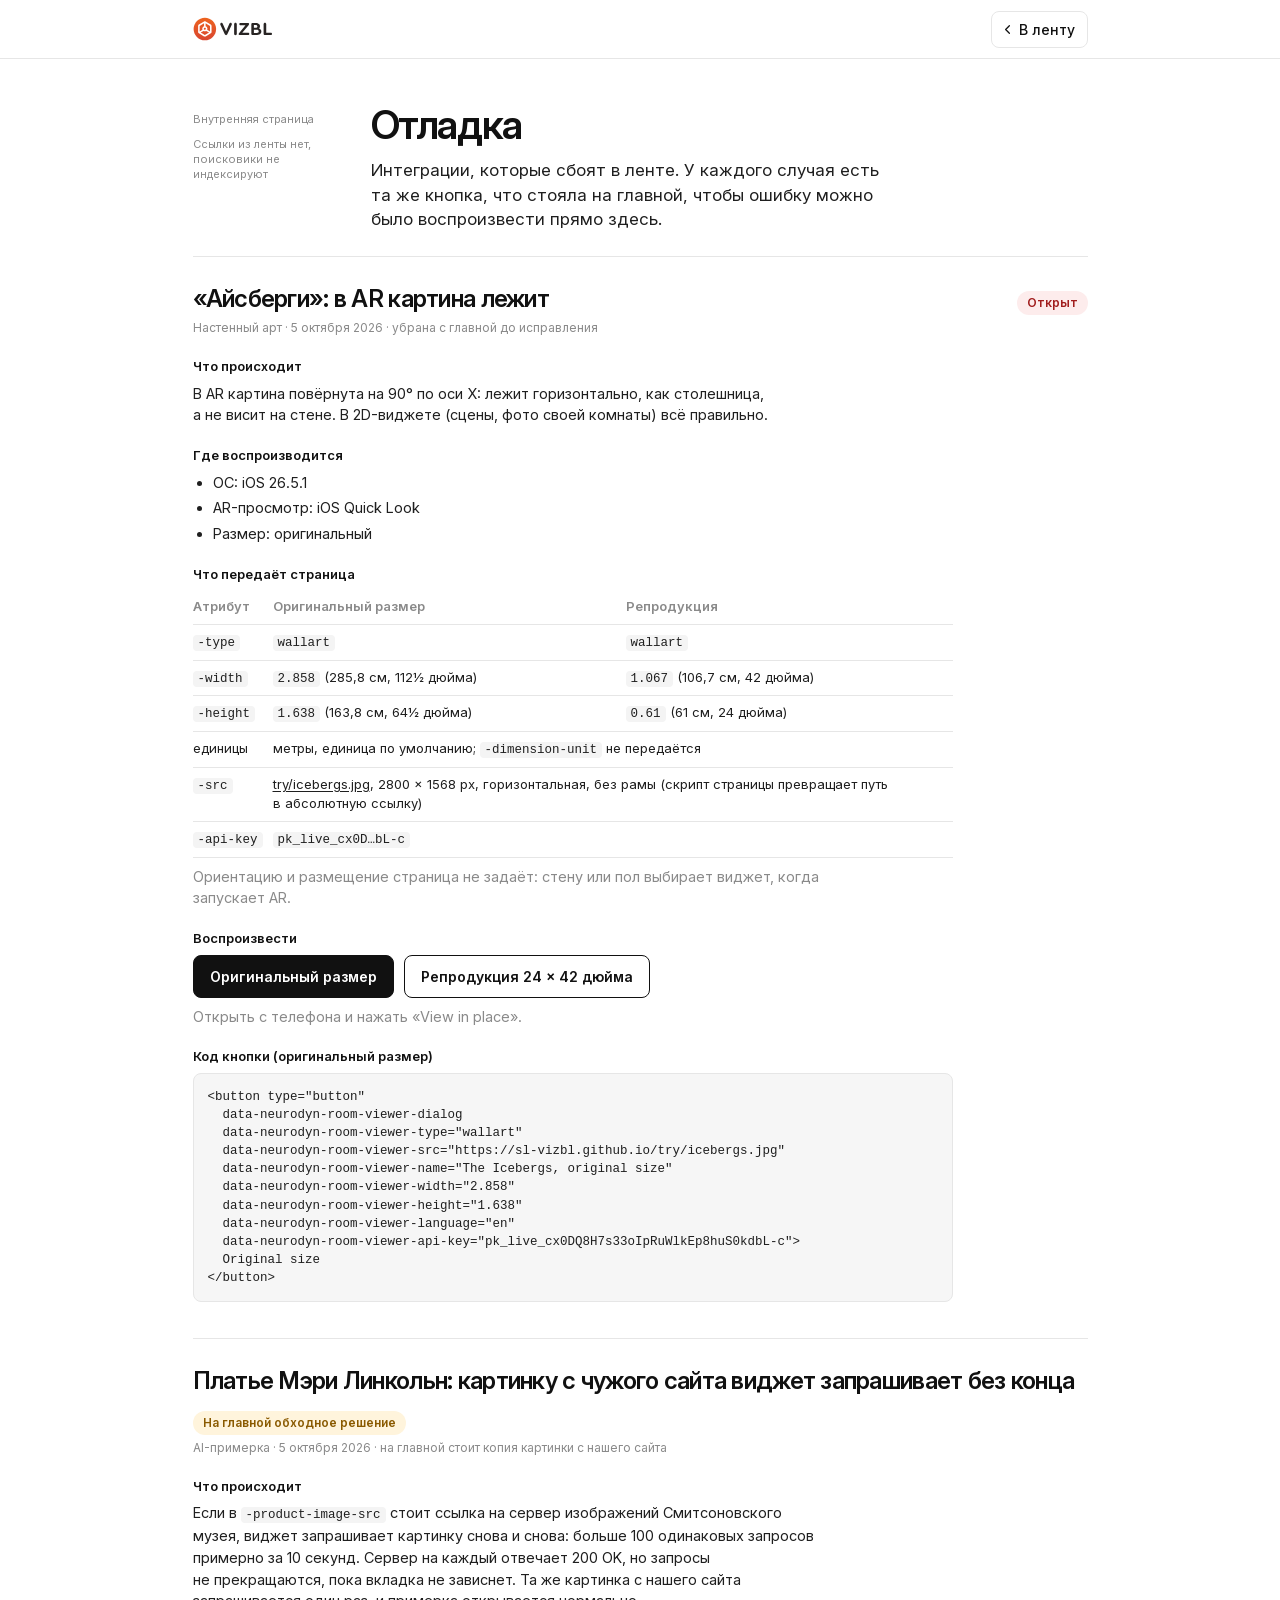
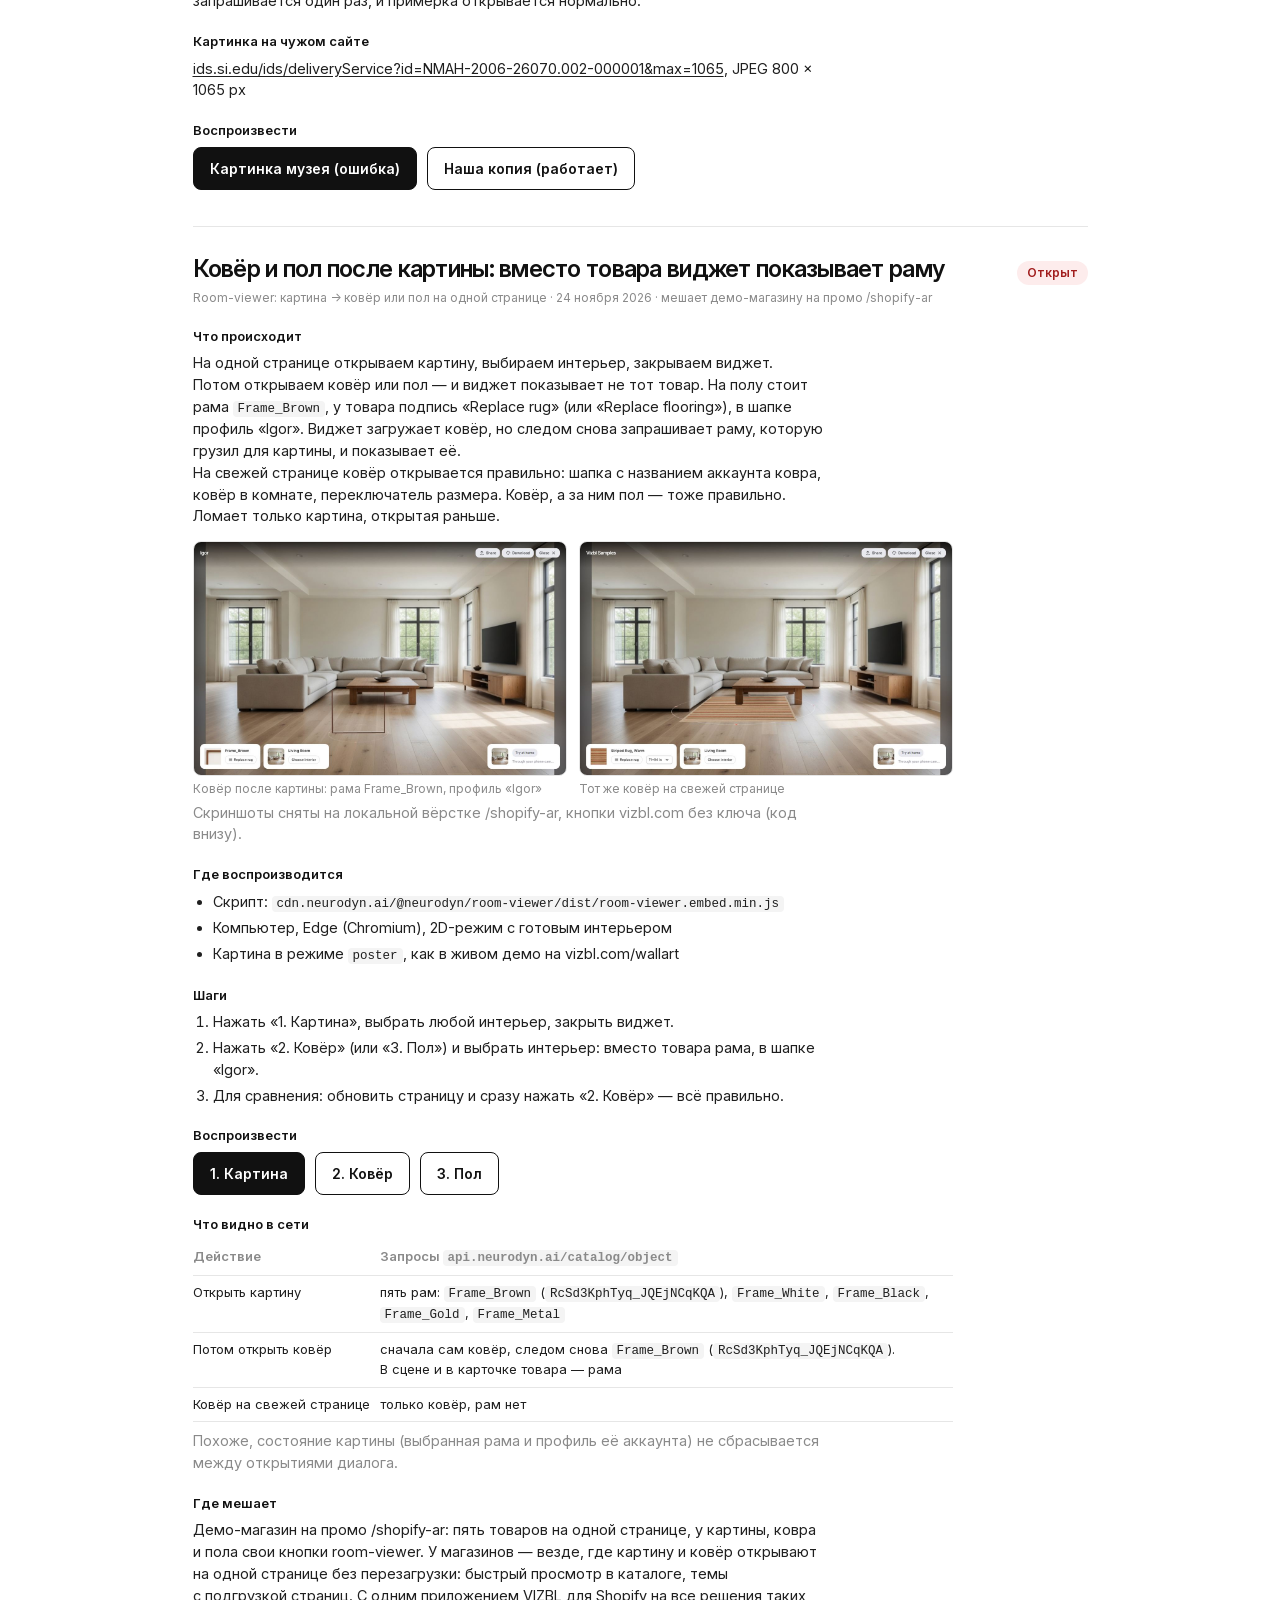
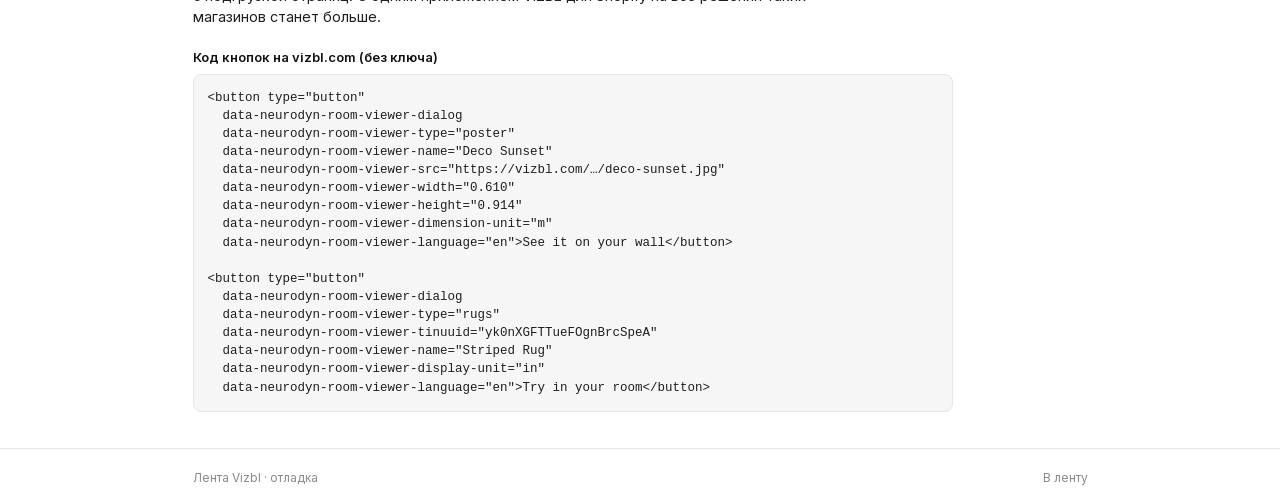
==== commit 0f535fb7: "Add room-viewer case to /debug: rug and floor show a frame after a poster Opening a poster and then " ====
--- a/debug/index.html
+++ b/debug/index.html
@@ -32,6 +32,10 @@
   .trig{border:1px solid var(--ink);background:var(--ink);color:#fff;border-radius:8px;padding:10px 16px;font-size:14px;font-weight:600;cursor:pointer}
   .trig.alt{background:#fff;color:var(--ink)}
   a.u{text-decoration:underline;text-underline-offset:2px}
+  .shots{display:grid;grid-template-columns:1fr 1fr;gap:12px;max-width:760px;margin-top:14px}
+  .shots img{width:100%;height:auto;border-radius:8px;border:1px solid var(--line);display:block}
+  .shots figcaption{font-size:12px;color:var(--muted);margin-top:4px}
+  @media (max-width:640px){.shots{grid-template-columns:1fr}}
   @media (max-width:640px){
     .case h2{font-size:21px}
     th,td{padding-right:6px}
@@ -163,6 +167,98 @@
         data-neurodyn-ai-try-on-api-key="pk_live_Z4N968aPngGtMtiMRtitqlrj5_PdQkZ3">Наша копия (работает)</button>
     </div>
   </section>
+
+  <!-- ─────────────────────────────────────────────── -->
+  <section class="case" id="room-viewer-frame-after-poster">
+    <div class="case-head">
+      <h2>Ковёр и&nbsp;пол после картины: вместо товара виджет показывает раму</h2>
+      <span class="status open">Открыт</span>
+    </div>
+    <div class="meta">Room-viewer: картина → ковёр или пол на&nbsp;одной странице · 24&nbsp;ноября 2026 · мешает демо-магазину на&nbsp;промо /shopify-ar</div>
+
+    <h3>Что происходит</h3>
+    <p>На&nbsp;одной странице открываем картину, выбираем интерьер, закрываем виджет. Потом открываем ковёр или пол&nbsp;— и&nbsp;виджет показывает не&nbsp;тот товар. На&nbsp;полу стоит рама <code>Frame_Brown</code>, у&nbsp;товара подпись «Replace rug» (или «Replace flooring»), в&nbsp;шапке профиль «Igor». Виджет загружает ковёр, но&nbsp;следом снова запрашивает раму, которую грузил для картины, и&nbsp;показывает её.</p>
+    <p>На&nbsp;свежей странице ковёр открывается правильно: шапка с&nbsp;названием аккаунта ковра, ковёр в&nbsp;комнате, переключатель размера. Ковёр, а&nbsp;за&nbsp;ним пол&nbsp;— тоже правильно. Ломает только картина, открытая раньше.</p>
+    <div class="shots">
+      <figure><img src="frame-after-poster-broken.jpg" alt="Ковёр открыт после картины: на полу рама Frame_Brown, в шапке профиль Igor" width="1200" height="750" loading="lazy"><figcaption>Ковёр после картины: рама Frame_Brown, профиль «Igor»</figcaption></figure>
+      <figure><img src="frame-after-poster-ok.jpg" alt="Тот же ковёр на свежей странице: полосатый ковёр в гостиной, профиль Vizbl Samples" width="1200" height="750" loading="lazy"><figcaption>Тот же ковёр на свежей странице</figcaption></figure>
+    </div>
+    <p class="meta">Скриншоты сняты на&nbsp;локальной вёрстке /shopify-ar, кнопки vizbl.com без ключа (код внизу).</p>
+
+    <h3>Где воспроизводится</h3>
+    <ul>
+      <li>Скрипт: <code>cdn.neurodyn.ai/@neurodyn/room-viewer/dist/room-viewer.embed.min.js</code></li>
+      <li>Компьютер, Edge (Chromium), 2D-режим с&nbsp;готовым интерьером</li>
+      <li>Картина в&nbsp;режиме <code>poster</code>, как в&nbsp;живом демо на&nbsp;vizbl.com/wallart</li>
+    </ul>
+
+    <h3>Шаги</h3>
+    <ol>
+      <li>Нажать «1.&nbsp;Картина», выбрать любой интерьер, закрыть виджет.</li>
+      <li>Нажать «2.&nbsp;Ковёр» (или «3.&nbsp;Пол») и&nbsp;выбрать интерьер: вместо товара рама, в&nbsp;шапке «Igor».</li>
+      <li>Для сравнения: обновить страницу и&nbsp;сразу нажать «2.&nbsp;Ковёр» — всё правильно.</li>
+    </ol>
+
+    <h3>Воспроизвести</h3>
+    <div class="triggers">
+      <button class="trig" type="button" id="frame-poster"
+        data-neurodyn-room-viewer-dialog
+        data-neurodyn-room-viewer-type="poster"
+        data-neurodyn-room-viewer-src="../try/icebergs.jpg"
+        data-neurodyn-room-viewer-name="The Icebergs, 24 × 42 in print"
+        data-neurodyn-room-viewer-width="1.067"
+        data-neurodyn-room-viewer-height="0.61"
+        data-neurodyn-room-viewer-dimension-unit="m"
+        data-neurodyn-room-viewer-language="en"
+        data-neurodyn-room-viewer-api-key="pk_live_cx0DQ8H7s33oIpRuWlkEp8huS0kdbL-c">1. Картина</button>
+      <button class="trig alt" type="button" id="frame-rug"
+        data-neurodyn-room-viewer-dialog
+        data-neurodyn-room-viewer-type="rugs"
+        data-neurodyn-room-viewer-tinuuid="v4uxwiK6RIm5TCEspLhWOw"
+        data-neurodyn-room-viewer-name="Rug"
+        data-neurodyn-room-viewer-display-unit="in"
+        data-neurodyn-room-viewer-language="en"
+        data-neurodyn-room-viewer-api-key="pk_live_s_33HE1BP6eBO3y5tQ01O3pAdgVH88FG">2. Ковёр</button>
+      <button class="trig alt" type="button" id="frame-floor"
+        data-neurodyn-room-viewer-dialog
+        data-neurodyn-room-viewer-type="flooring"
+        data-neurodyn-room-viewer-tinuuid="VoPNQD6mRRyLIg88cj1Thw"
+        data-neurodyn-room-viewer-name="Chevron Laminate, Natural Oak"
+        data-neurodyn-room-viewer-language="en"
+        data-neurodyn-room-viewer-api-key="pk_live_k3xcnQOX6I_6zbE6_Aa7RBlextkxuGWL">3. Пол</button>
+    </div>
+
+    <h3>Что видно в&nbsp;сети</h3>
+    <table>
+      <tr><th>Действие</th><th>Запросы <code>api.neurodyn.ai/catalog/object</code></th></tr>
+      <tr><td>Открыть картину</td><td>пять рам: <code>Frame_Brown</code> (<code>RcSd3KphTyq_JQEjNCqKQA</code>), <code>Frame_White</code>, <code>Frame_Black</code>, <code>Frame_Gold</code>, <code>Frame_Metal</code></td></tr>
+      <tr><td>Потом открыть ковёр</td><td>сначала сам ковёр, следом снова <code>Frame_Brown</code> (<code>RcSd3KphTyq_JQEjNCqKQA</code>). В&nbsp;сцене и&nbsp;в&nbsp;карточке товара&nbsp;— рама</td></tr>
+      <tr><td>Ковёр на&nbsp;свежей странице</td><td>только ковёр, рам нет</td></tr>
+    </table>
+    <p class="meta" style="margin-top:8px">Похоже, состояние картины (выбранная рама и&nbsp;профиль её&nbsp;аккаунта) не&nbsp;сбрасывается между открытиями диалога.</p>
+
+    <h3>Где мешает</h3>
+    <p>Демо-магазин на&nbsp;промо /shopify-ar: пять товаров на&nbsp;одной странице, у&nbsp;картины, ковра и&nbsp;пола свои кнопки room-viewer. У&nbsp;магазинов&nbsp;— везде, где картину и&nbsp;ковёр открывают на&nbsp;одной странице без перезагрузки: быстрый просмотр в&nbsp;каталоге, темы с&nbsp;подгрузкой страниц. С&nbsp;одним приложением VIZBL для Shopify на&nbsp;все решения таких магазинов станет больше.</p>
+
+    <h3>Код кнопок на&nbsp;vizbl.com (без ключа)</h3>
+<pre>&lt;button type="button"
+  data-neurodyn-room-viewer-dialog
+  data-neurodyn-room-viewer-type="poster"
+  data-neurodyn-room-viewer-name="Deco Sunset"
+  data-neurodyn-room-viewer-src="https://vizbl.com/…/deco-sunset.jpg"
+  data-neurodyn-room-viewer-width="0.610"
+  data-neurodyn-room-viewer-height="0.914"
+  data-neurodyn-room-viewer-dimension-unit="m"
+  data-neurodyn-room-viewer-language="en"&gt;See it on your wall&lt;/button&gt;
+
+&lt;button type="button"
+  data-neurodyn-room-viewer-dialog
+  data-neurodyn-room-viewer-type="rugs"
+  data-neurodyn-room-viewer-tinuuid="yk0nXGFTTueFOgnBrcSpeA"
+  data-neurodyn-room-viewer-name="Striped Rug"
+  data-neurodyn-room-viewer-display-unit="in"
+  data-neurodyn-room-viewer-language="en"&gt;Try in your room&lt;/button&gt;</pre>
+  </section>
 </main>
 
 <footer>
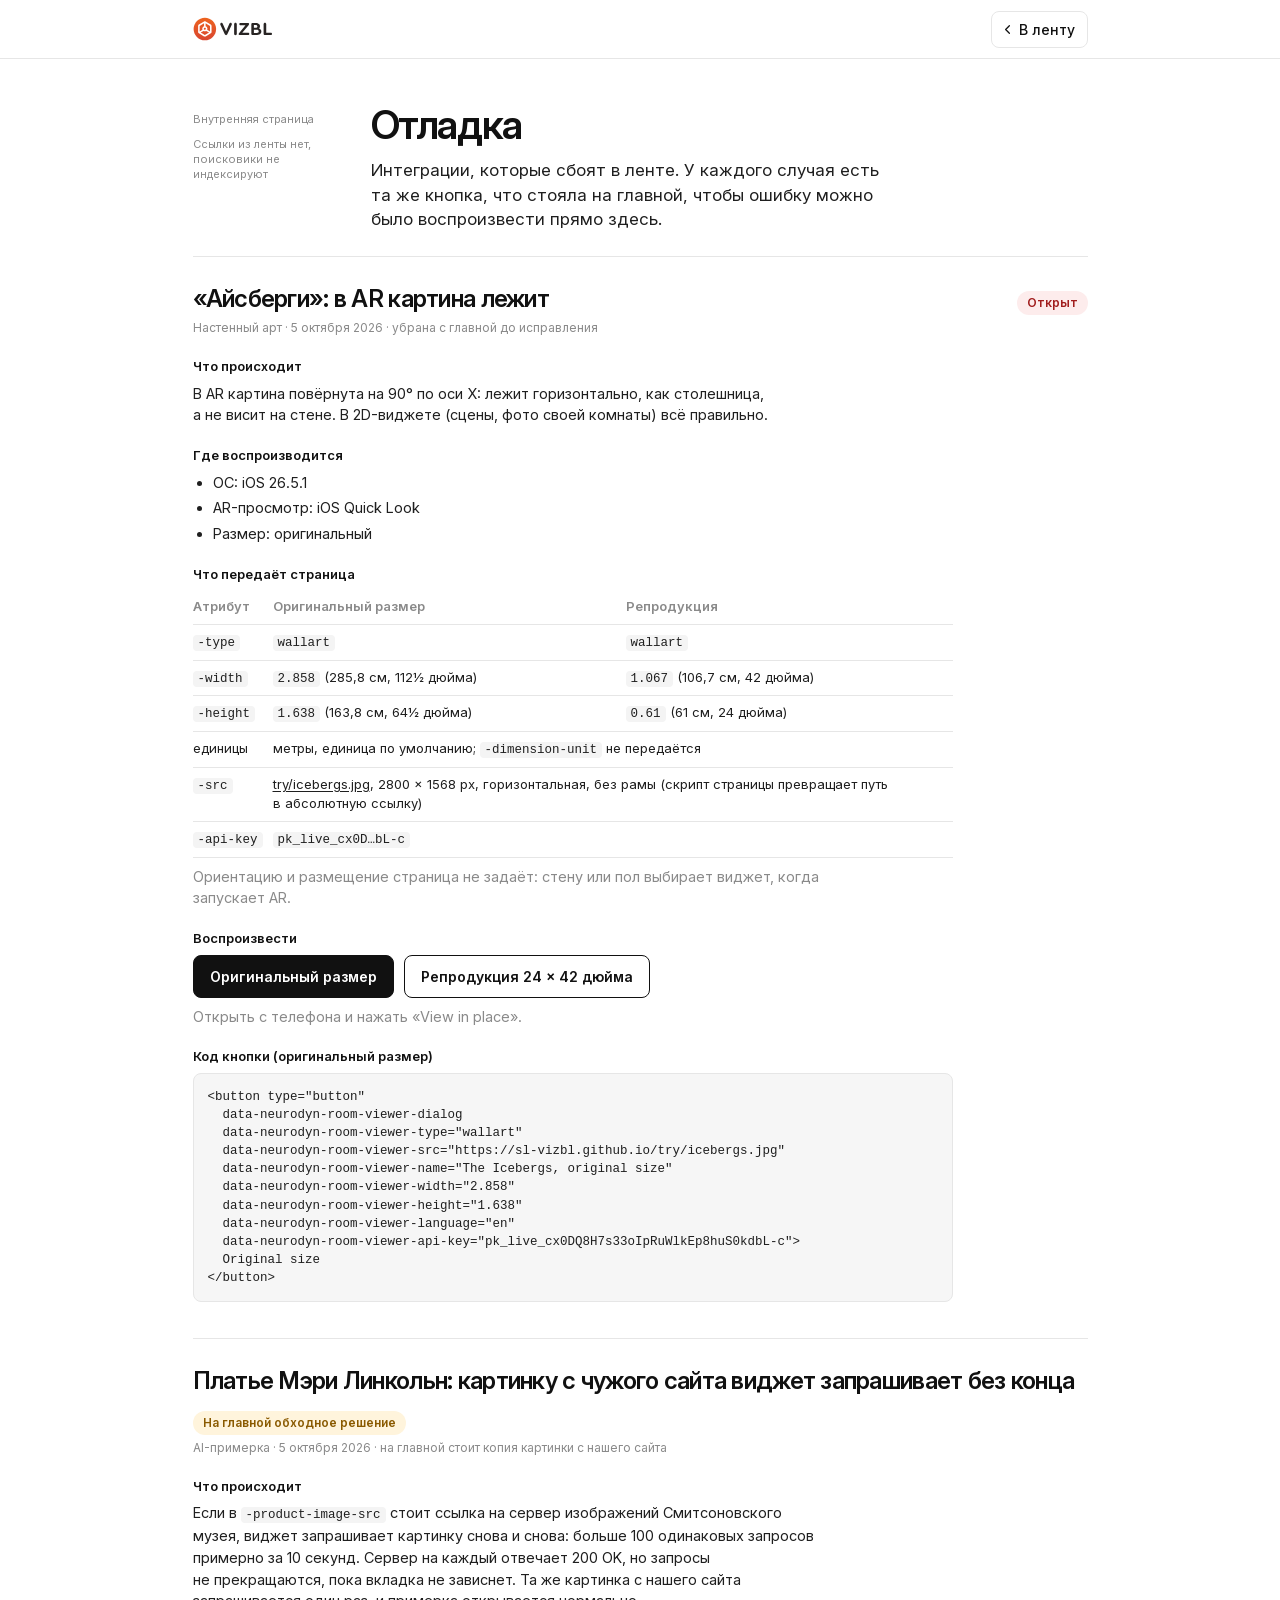
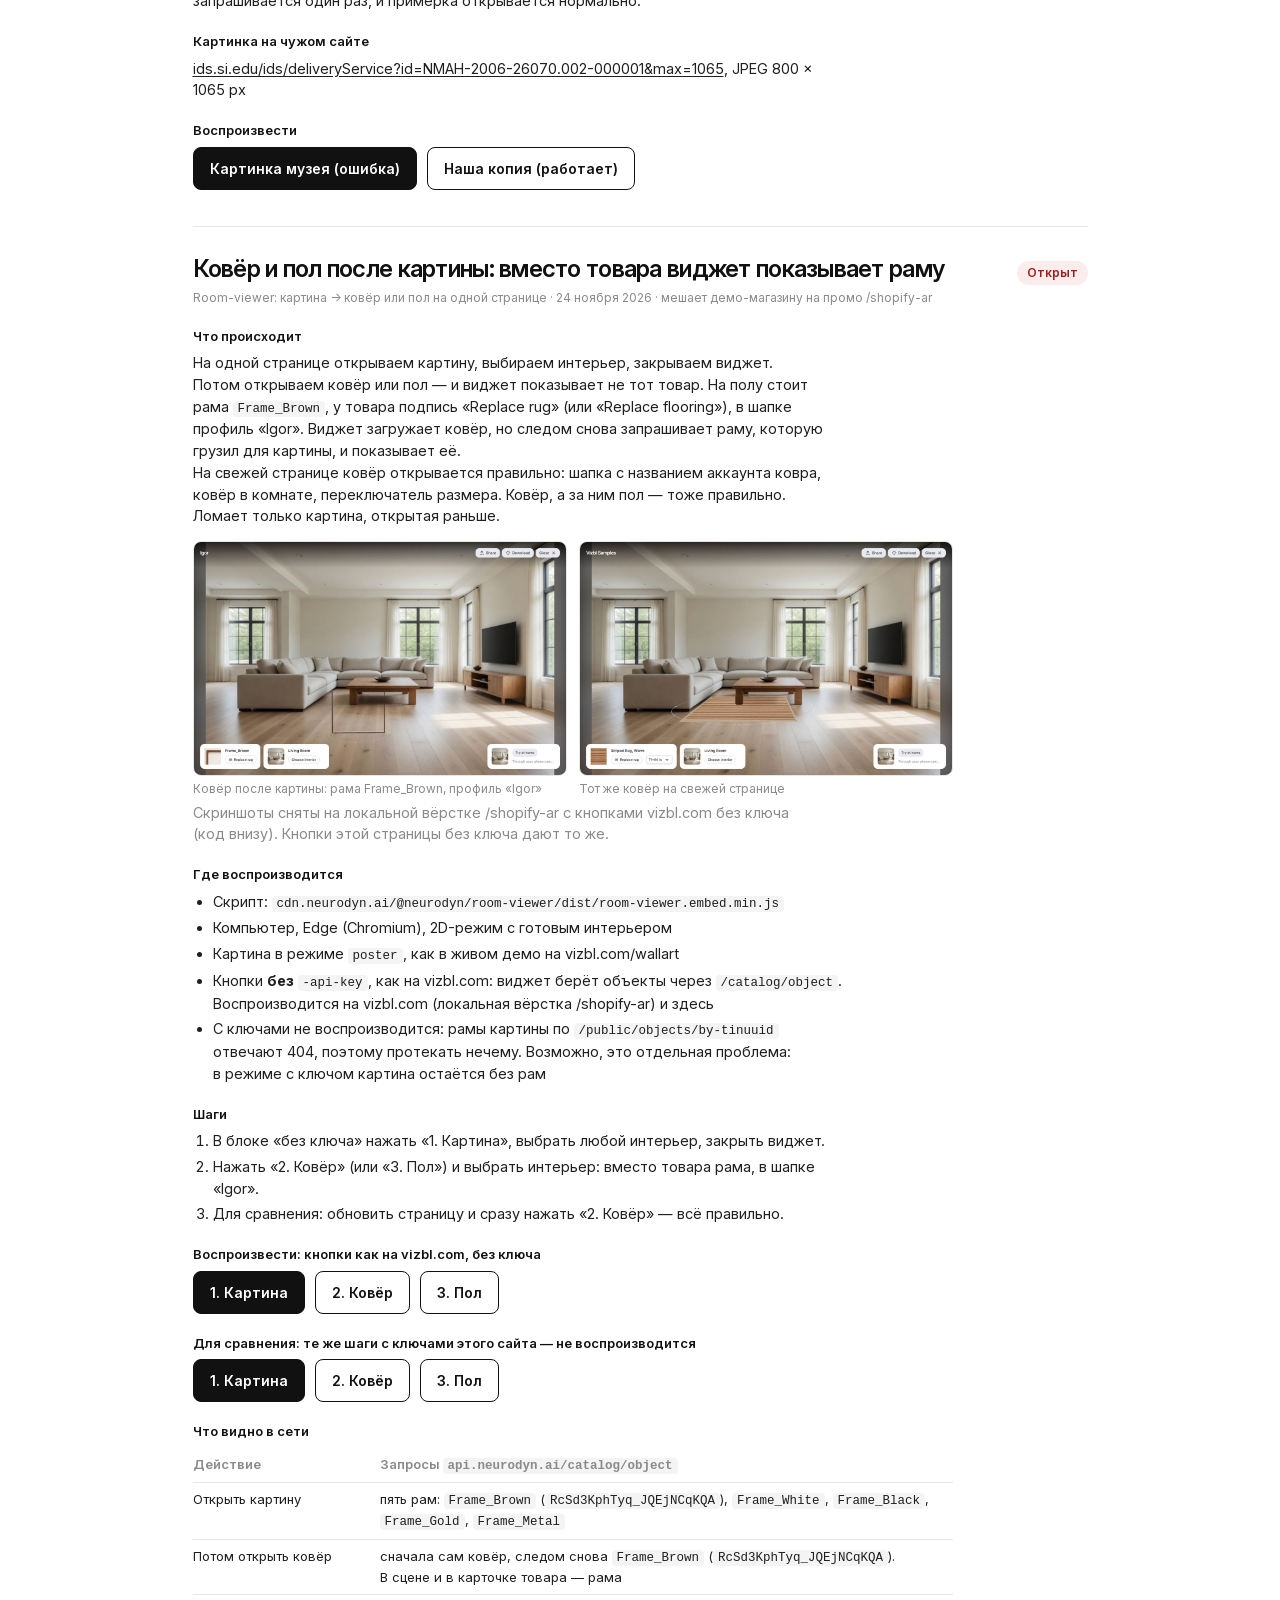
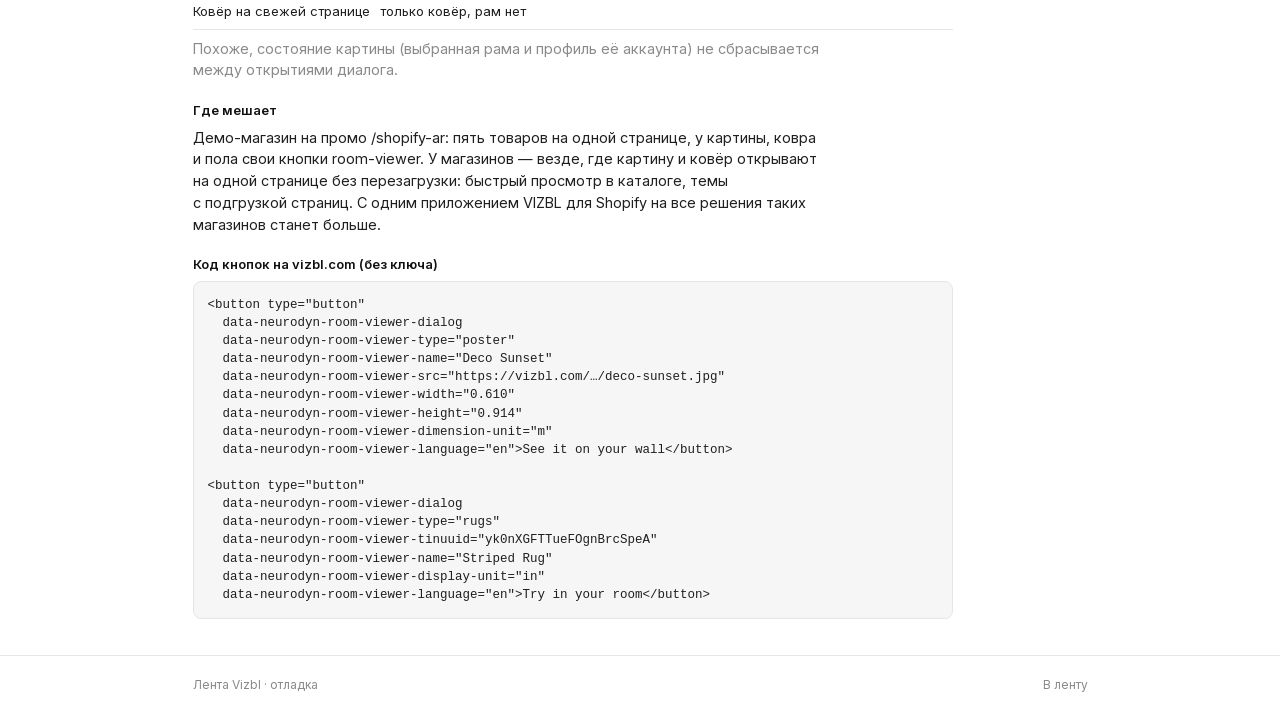
==== commit b0d89375: "Add keyless triggers to the /debug frame case: the bug shows only without an API key With this site'" ====
--- a/debug/index.html
+++ b/debug/index.html
@@ -183,25 +183,27 @@
       <figure><img src="frame-after-poster-broken.jpg" alt="Ковёр открыт после картины: на полу рама Frame_Brown, в шапке профиль Igor" width="1200" height="750" loading="lazy"><figcaption>Ковёр после картины: рама Frame_Brown, профиль «Igor»</figcaption></figure>
       <figure><img src="frame-after-poster-ok.jpg" alt="Тот же ковёр на свежей странице: полосатый ковёр в гостиной, профиль Vizbl Samples" width="1200" height="750" loading="lazy"><figcaption>Тот же ковёр на свежей странице</figcaption></figure>
     </div>
-    <p class="meta">Скриншоты сняты на&nbsp;локальной вёрстке /shopify-ar, кнопки vizbl.com без ключа (код внизу).</p>
+    <p class="meta">Скриншоты сняты на&nbsp;локальной вёрстке /shopify-ar с&nbsp;кнопками vizbl.com без ключа (код внизу). Кнопки этой страницы без ключа дают то&nbsp;же.</p>
 
     <h3>Где воспроизводится</h3>
     <ul>
       <li>Скрипт: <code>cdn.neurodyn.ai/@neurodyn/room-viewer/dist/room-viewer.embed.min.js</code></li>
       <li>Компьютер, Edge (Chromium), 2D-режим с&nbsp;готовым интерьером</li>
       <li>Картина в&nbsp;режиме <code>poster</code>, как в&nbsp;живом демо на&nbsp;vizbl.com/wallart</li>
+      <li>Кнопки <b>без</b> <code>-api-key</code>, как на&nbsp;vizbl.com: виджет берёт объекты через <code>/catalog/object</code>. Воспроизводится на&nbsp;vizbl.com (локальная вёрстка /shopify-ar) и&nbsp;здесь</li>
+      <li>С&nbsp;ключами не&nbsp;воспроизводится: рамы картины по&nbsp;<code>/public/objects/by-tinuuid</code> отвечают 404, поэтому протекать нечему. Возможно, это отдельная проблема: в&nbsp;режиме с&nbsp;ключом картина остаётся без рам</li>
     </ul>
 
     <h3>Шаги</h3>
     <ol>
-      <li>Нажать «1.&nbsp;Картина», выбрать любой интерьер, закрыть виджет.</li>
+      <li>В&nbsp;блоке «без ключа» нажать «1.&nbsp;Картина», выбрать любой интерьер, закрыть виджет.</li>
       <li>Нажать «2.&nbsp;Ковёр» (или «3.&nbsp;Пол») и&nbsp;выбрать интерьер: вместо товара рама, в&nbsp;шапке «Igor».</li>
       <li>Для сравнения: обновить страницу и&nbsp;сразу нажать «2.&nbsp;Ковёр» — всё правильно.</li>
     </ol>
 
-    <h3>Воспроизвести</h3>
+    <h3>Воспроизвести: кнопки как на&nbsp;vizbl.com, без ключа</h3>
     <div class="triggers">
-      <button class="trig" type="button" id="frame-poster"
+      <button class="trig" type="button" id="nokey-poster"
         data-neurodyn-room-viewer-dialog
         data-neurodyn-room-viewer-type="poster"
         data-neurodyn-room-viewer-src="../try/icebergs.jpg"
@@ -209,16 +211,42 @@
         data-neurodyn-room-viewer-width="1.067"
         data-neurodyn-room-viewer-height="0.61"
         data-neurodyn-room-viewer-dimension-unit="m"
+        data-neurodyn-room-viewer-language="en">1. Картина</button>
+      <button class="trig alt" type="button" id="nokey-rug"
+        data-neurodyn-room-viewer-dialog
+        data-neurodyn-room-viewer-type="rugs"
+        data-neurodyn-room-viewer-tinuuid="yk0nXGFTTueFOgnBrcSpeA"
+        data-neurodyn-room-viewer-name="Striped Rug"
+        data-neurodyn-room-viewer-display-unit="in"
+        data-neurodyn-room-viewer-language="en">2. Ковёр</button>
+      <button class="trig alt" type="button" id="nokey-floor"
+        data-neurodyn-room-viewer-dialog
+        data-neurodyn-room-viewer-type="flooring"
+        data-neurodyn-room-viewer-tinuuid="3tEk7FHGQrC6Y7Mb4YBGmg"
+        data-neurodyn-room-viewer-name="American Walnut Herringbone"
+        data-neurodyn-room-viewer-language="en">3. Пол</button>
+    </div>
+
+    <h3>Для сравнения: те же шаги с&nbsp;ключами этого сайта — не&nbsp;воспроизводится</h3>
+    <div class="triggers">
+      <button class="trig" type="button" id="frame-poster"
+        data-neurodyn-room-viewer-dialog
+        data-neurodyn-room-viewer-type="poster"
+        data-neurodyn-room-viewer-src="../try/icebergs.jpg"
+        data-neurodyn-room-viewer-name="The Icebergs, 24 × 42 in print"
+        data-neurodyn-room-viewer-width="1.067"
+        data-neurodyn-room-viewer-height="0.61"
+        data-neurodyn-room-viewer-dimension-unit="m"
         data-neurodyn-room-viewer-language="en"
         data-neurodyn-room-viewer-api-key="pk_live_cx0DQ8H7s33oIpRuWlkEp8huS0kdbL-c">1. Картина</button>
       <button class="trig alt" type="button" id="frame-rug"
         data-neurodyn-room-viewer-dialog
         data-neurodyn-room-viewer-type="rugs"
-        data-neurodyn-room-viewer-tinuuid="v4uxwiK6RIm5TCEspLhWOw"
-        data-neurodyn-room-viewer-name="Rug"
+        data-neurodyn-room-viewer-tinuuid="TdcoVFXnRGK9fRIkhsotmg"
+        data-neurodyn-room-viewer-name="Grande Galerie carpet no. 38"
         data-neurodyn-room-viewer-display-unit="in"
         data-neurodyn-room-viewer-language="en"
-        data-neurodyn-room-viewer-api-key="pk_live_s_33HE1BP6eBO3y5tQ01O3pAdgVH88FG">2. Ковёр</button>
+        data-neurodyn-room-viewer-api-key="pk_live_3akPB4Frr_6hRQla3HA3RDNmWSzn4I-R">2. Ковёр</button>
       <button class="trig alt" type="button" id="frame-floor"
         data-neurodyn-room-viewer-dialog
         data-neurodyn-room-viewer-type="flooring"
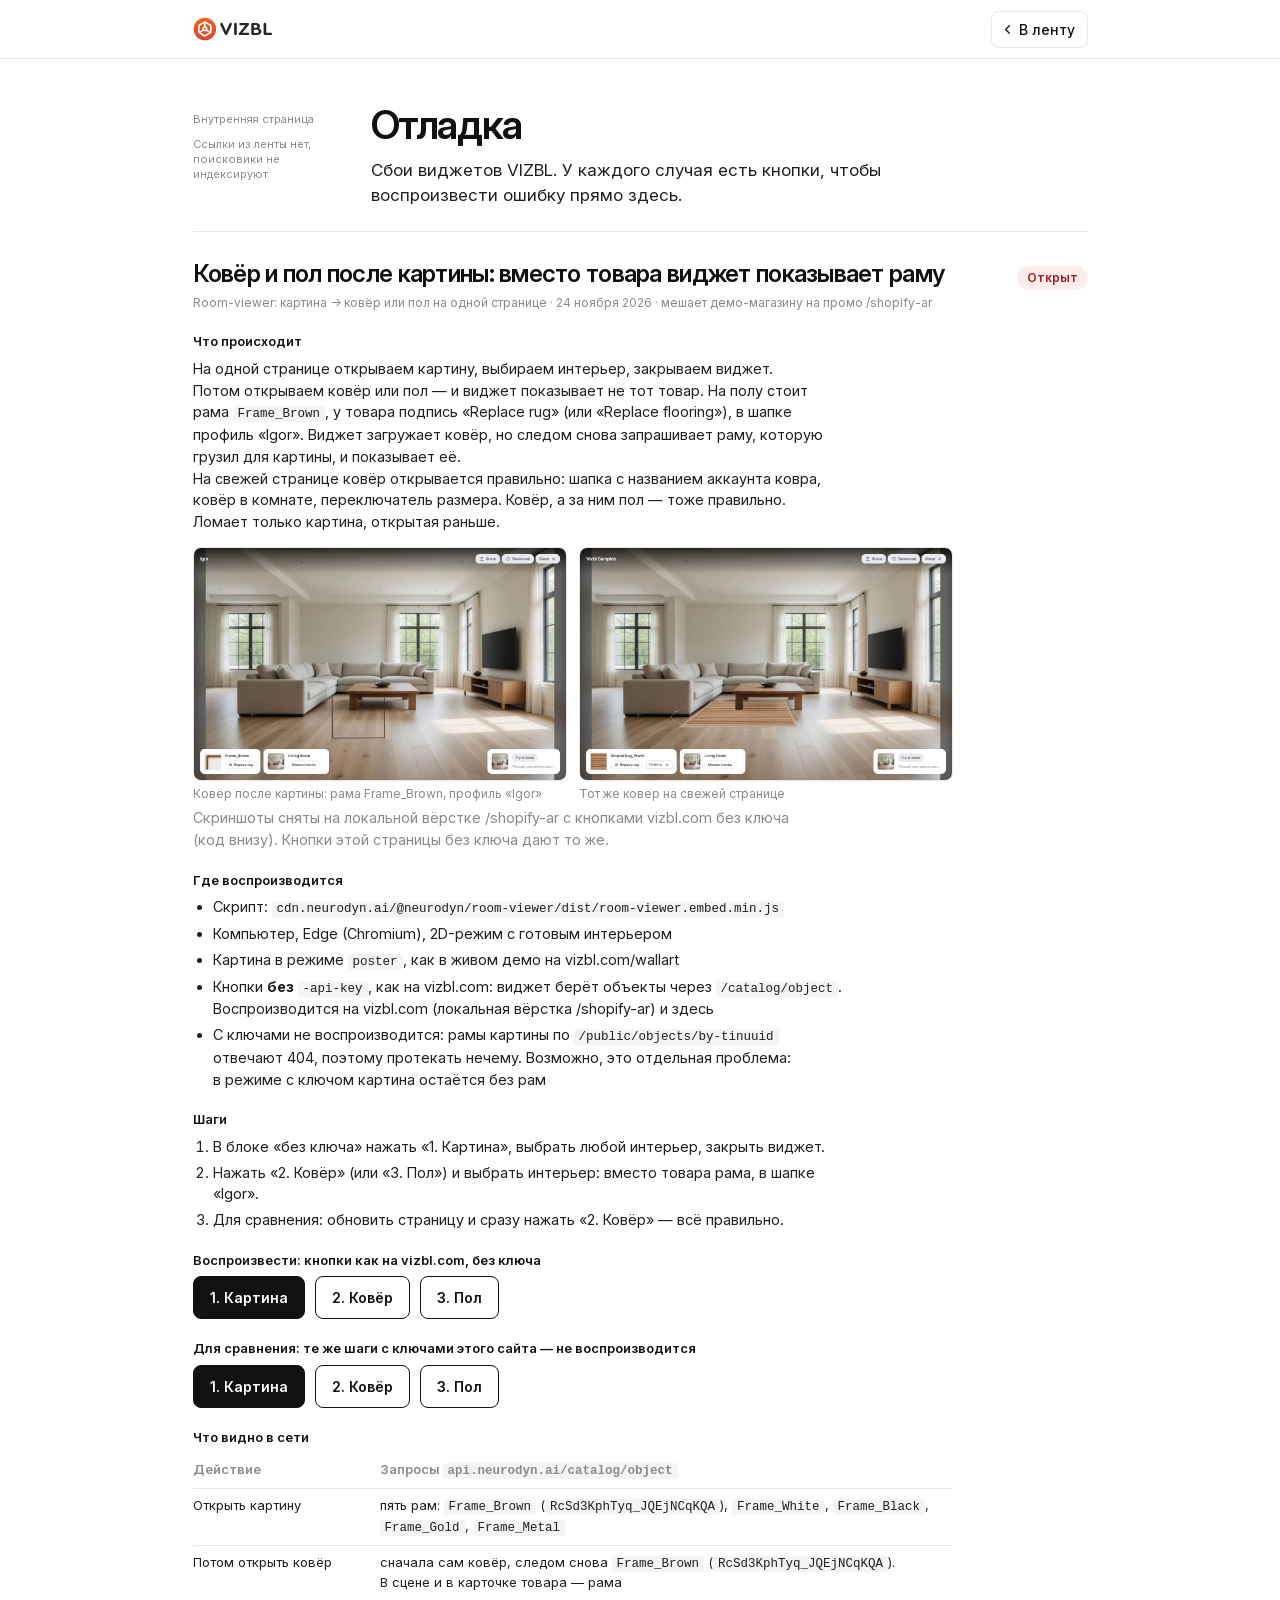
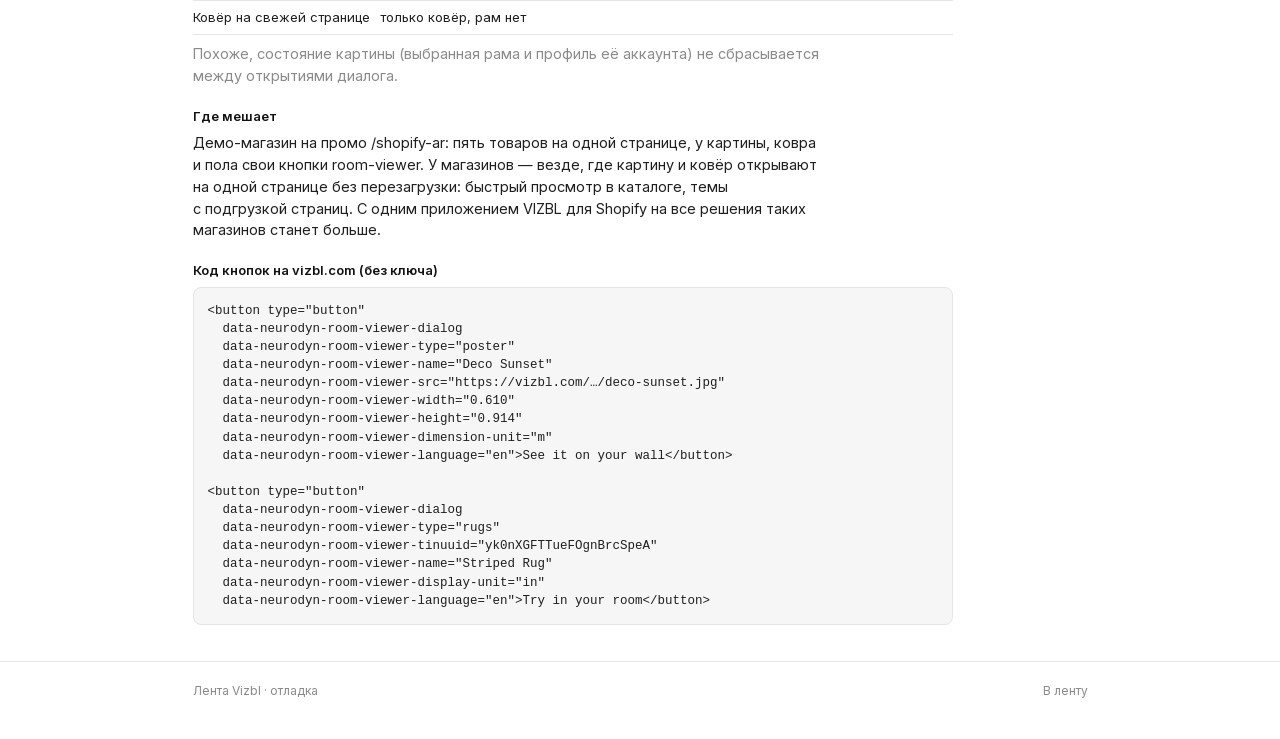
==== commit 47ea90a5: "Leave only the room-viewer frame case on /debug: Icebergs and the dress are closed Co-Authored-By: C" ====
--- a/debug/index.html
+++ b/debug/index.html
@@ -43,7 +43,6 @@
 </style>
 
 <script defer src="https://cdn.neurodyn.ai/@neurodyn/room-viewer/dist/room-viewer.embed.min.js"></script>
-<script defer src="https://cdn.neurodyn.ai/@neurodyn/ai-try-on/dist/ai-try-on.embed.min.js"></script>
 </head>
 <body>
 
@@ -62,111 +61,9 @@
     <div class="caption">Внутренняя страница<span>Ссылки из ленты нет, поисковики не индексируют</span></div>
     <div>
       <h1>Отладка</h1>
-      <p class="lede">Интеграции, которые сбоят в&nbsp;ленте. У&nbsp;каждого случая есть та&nbsp;же кнопка, что стояла на&nbsp;главной, чтобы ошибку можно было воспроизвести прямо здесь.</p>
+      <p class="lede">Сбои виджетов VIZBL. У&nbsp;каждого случая есть кнопки, чтобы воспроизвести ошибку прямо здесь.</p>
     </div>
   </div>
-
-  <!-- ─────────────────────────────────────────────── -->
-  <section class="case" id="icebergs-ar-rotation">
-    <div class="case-head">
-      <h2>«Айсберги»: в&nbsp;AR картина лежит</h2>
-      <span class="status open">Открыт</span>
-    </div>
-    <div class="meta">Настенный арт · 5&nbsp;октября 2026 · убрана с&nbsp;главной до&nbsp;исправления</div>
-
-    <h3>Что происходит</h3>
-    <p>В&nbsp;AR картина повёрнута на&nbsp;90° по&nbsp;оси X: лежит горизонтально, как столешница, а&nbsp;не&nbsp;висит на&nbsp;стене. В&nbsp;2D-виджете (сцены, фото своей комнаты) всё правильно.</p>
-
-    <h3>Где воспроизводится</h3>
-    <ul>
-      <li>ОС: iOS&nbsp;26.5.1</li>
-      <li>AR-просмотр: iOS Quick Look</li>
-      <li>Размер: оригинальный</li>
-    </ul>
-
-    <h3>Что передаёт страница</h3>
-    <table>
-      <tr><th>Атрибут</th><th>Оригинальный размер</th><th>Репродукция</th></tr>
-      <tr><td><code>-type</code></td><td><code>wallart</code></td><td><code>wallart</code></td></tr>
-      <tr><td><code>-width</code></td><td><code>2.858</code> (285,8&nbsp;см, 112½&nbsp;дюйма)</td><td><code>1.067</code> (106,7&nbsp;см, 42&nbsp;дюйма)</td></tr>
-      <tr><td><code>-height</code></td><td><code>1.638</code> (163,8&nbsp;см, 64½&nbsp;дюйма)</td><td><code>0.61</code> (61&nbsp;см, 24&nbsp;дюйма)</td></tr>
-      <tr><td>единицы</td><td colspan="2">метры, единица по&nbsp;умолчанию; <code>-dimension-unit</code> не&nbsp;передаётся</td></tr>
-      <tr><td><code>-src</code></td><td colspan="2"><a class="u" href="../try/icebergs.jpg">try/icebergs.jpg</a>, 2800&nbsp;× 1568&nbsp;px, горизонтальная, без рамы (скрипт страницы превращает путь в&nbsp;абсолютную ссылку)</td></tr>
-      <tr><td><code>-api-key</code></td><td colspan="2"><code>pk_live_cx0D…bL-c</code></td></tr>
-    </table>
-    <p class="meta" style="margin-top:8px">Ориентацию и&nbsp;размещение страница не&nbsp;задаёт: стену или пол выбирает виджет, когда запускает AR.</p>
-
-    <h3>Воспроизвести</h3>
-    <div class="triggers">
-      <button class="trig" type="button"
-        data-neurodyn-room-viewer-dialog
-        data-neurodyn-room-viewer-type="wallart"
-        data-neurodyn-room-viewer-src="../try/icebergs.jpg"
-        data-neurodyn-room-viewer-name="The Icebergs, original size"
-        data-neurodyn-room-viewer-width="2.858"
-        data-neurodyn-room-viewer-height="1.638"
-        data-neurodyn-room-viewer-language="en"
-        data-neurodyn-room-viewer-api-key="pk_live_cx0DQ8H7s33oIpRuWlkEp8huS0kdbL-c">Оригинальный размер</button>
-      <button class="trig alt" type="button"
-        data-neurodyn-room-viewer-dialog
-        data-neurodyn-room-viewer-type="wallart"
-        data-neurodyn-room-viewer-src="../try/icebergs.jpg"
-        data-neurodyn-room-viewer-name="The Icebergs, 24 × 42 in print"
-        data-neurodyn-room-viewer-width="1.067"
-        data-neurodyn-room-viewer-height="0.61"
-        data-neurodyn-room-viewer-language="en"
-        data-neurodyn-room-viewer-api-key="pk_live_cx0DQ8H7s33oIpRuWlkEp8huS0kdbL-c">Репродукция 24&nbsp;× 42&nbsp;дюйма</button>
-    </div>
-    <p class="meta" style="margin-top:8px">Открыть с&nbsp;телефона и&nbsp;нажать «View in place».</p>
-
-    <h3>Код кнопки (оригинальный размер)</h3>
-<pre>&lt;button type="button"
-  data-neurodyn-room-viewer-dialog
-  data-neurodyn-room-viewer-type="wallart"
-  data-neurodyn-room-viewer-src="https://sl-vizbl.github.io/try/icebergs.jpg"
-  data-neurodyn-room-viewer-name="The Icebergs, original size"
-  data-neurodyn-room-viewer-width="2.858"
-  data-neurodyn-room-viewer-height="1.638"
-  data-neurodyn-room-viewer-language="en"
-  data-neurodyn-room-viewer-api-key="pk_live_cx0DQ8H7s33oIpRuWlkEp8huS0kdbL-c"&gt;
-  Original size
-&lt;/button&gt;</pre>
-  </section>
-
-  <!-- ─────────────────────────────────────────────── -->
-  <section class="case" id="dress-remote-image-loop">
-    <div class="case-head">
-      <h2>Платье Мэри Линкольн: картинку с&nbsp;чужого сайта виджет запрашивает без конца</h2>
-      <span class="status workaround">На&nbsp;главной обходное решение</span>
-    </div>
-    <div class="meta">AI-примерка · 5&nbsp;октября 2026 · на&nbsp;главной стоит копия картинки с&nbsp;нашего сайта</div>
-
-    <h3>Что происходит</h3>
-    <p>Если в&nbsp;<code>-product-image-src</code> стоит ссылка на&nbsp;сервер изображений Смитсоновского музея, виджет запрашивает картинку снова и&nbsp;снова: больше 100 одинаковых запросов примерно за&nbsp;10 секунд. Сервер на&nbsp;каждый отвечает 200&nbsp;OK, но&nbsp;запросы не&nbsp;прекращаются, пока вкладка не&nbsp;зависнет. Та&nbsp;же картинка с&nbsp;нашего сайта запрашивается один раз, и&nbsp;примерка открывается нормально.</p>
-
-    <h3>Картинка на&nbsp;чужом сайте</h3>
-    <p><a class="u" href="https://ids.si.edu/ids/deliveryService?id=NMAH-2006-26070.002-000001&amp;max=1065">ids.si.edu/ids/deliveryService?id=NMAH-2006-26070.002-000001&amp;max=1065</a>, JPEG 800&nbsp;× 1065&nbsp;px</p>
-
-    <h3>Воспроизвести</h3>
-    <div class="triggers">
-      <button class="trig" type="button" id="dress-remote"
-        data-neurodyn-ai-try-on-dialog
-        data-neurodyn-ai-try-on-product-type="full-body"
-        data-neurodyn-ai-try-on-product-name="Mary Lincoln's purple velvet dress (remote image)"
-        data-neurodyn-ai-try-on-product-image-src="https://ids.si.edu/ids/deliveryService?id=NMAH-2006-26070.002-000001&amp;max=1065"
-        data-neurodyn-ai-try-on-product-url=""
-        data-neurodyn-ai-try-on-language="en"
-        data-neurodyn-ai-try-on-api-key="pk_live_Z4N968aPngGtMtiMRtitqlrj5_PdQkZ3">Картинка музея (ошибка)</button>
-      <button class="trig alt" type="button" id="dress-local"
-        data-neurodyn-ai-try-on-dialog
-        data-neurodyn-ai-try-on-product-type="full-body"
-        data-neurodyn-ai-try-on-product-name="Mary Lincoln's purple velvet dress (local image)"
-        data-neurodyn-ai-try-on-product-image-src="../try/mary-lincoln-dress.jpg"
-        data-neurodyn-ai-try-on-product-url=""
-        data-neurodyn-ai-try-on-language="en"
-        data-neurodyn-ai-try-on-api-key="pk_live_Z4N968aPngGtMtiMRtitqlrj5_PdQkZ3">Наша копия (работает)</button>
-    </div>
-  </section>
 
   <!-- ─────────────────────────────────────────────── -->
   <section class="case" id="room-viewer-frame-after-poster">
